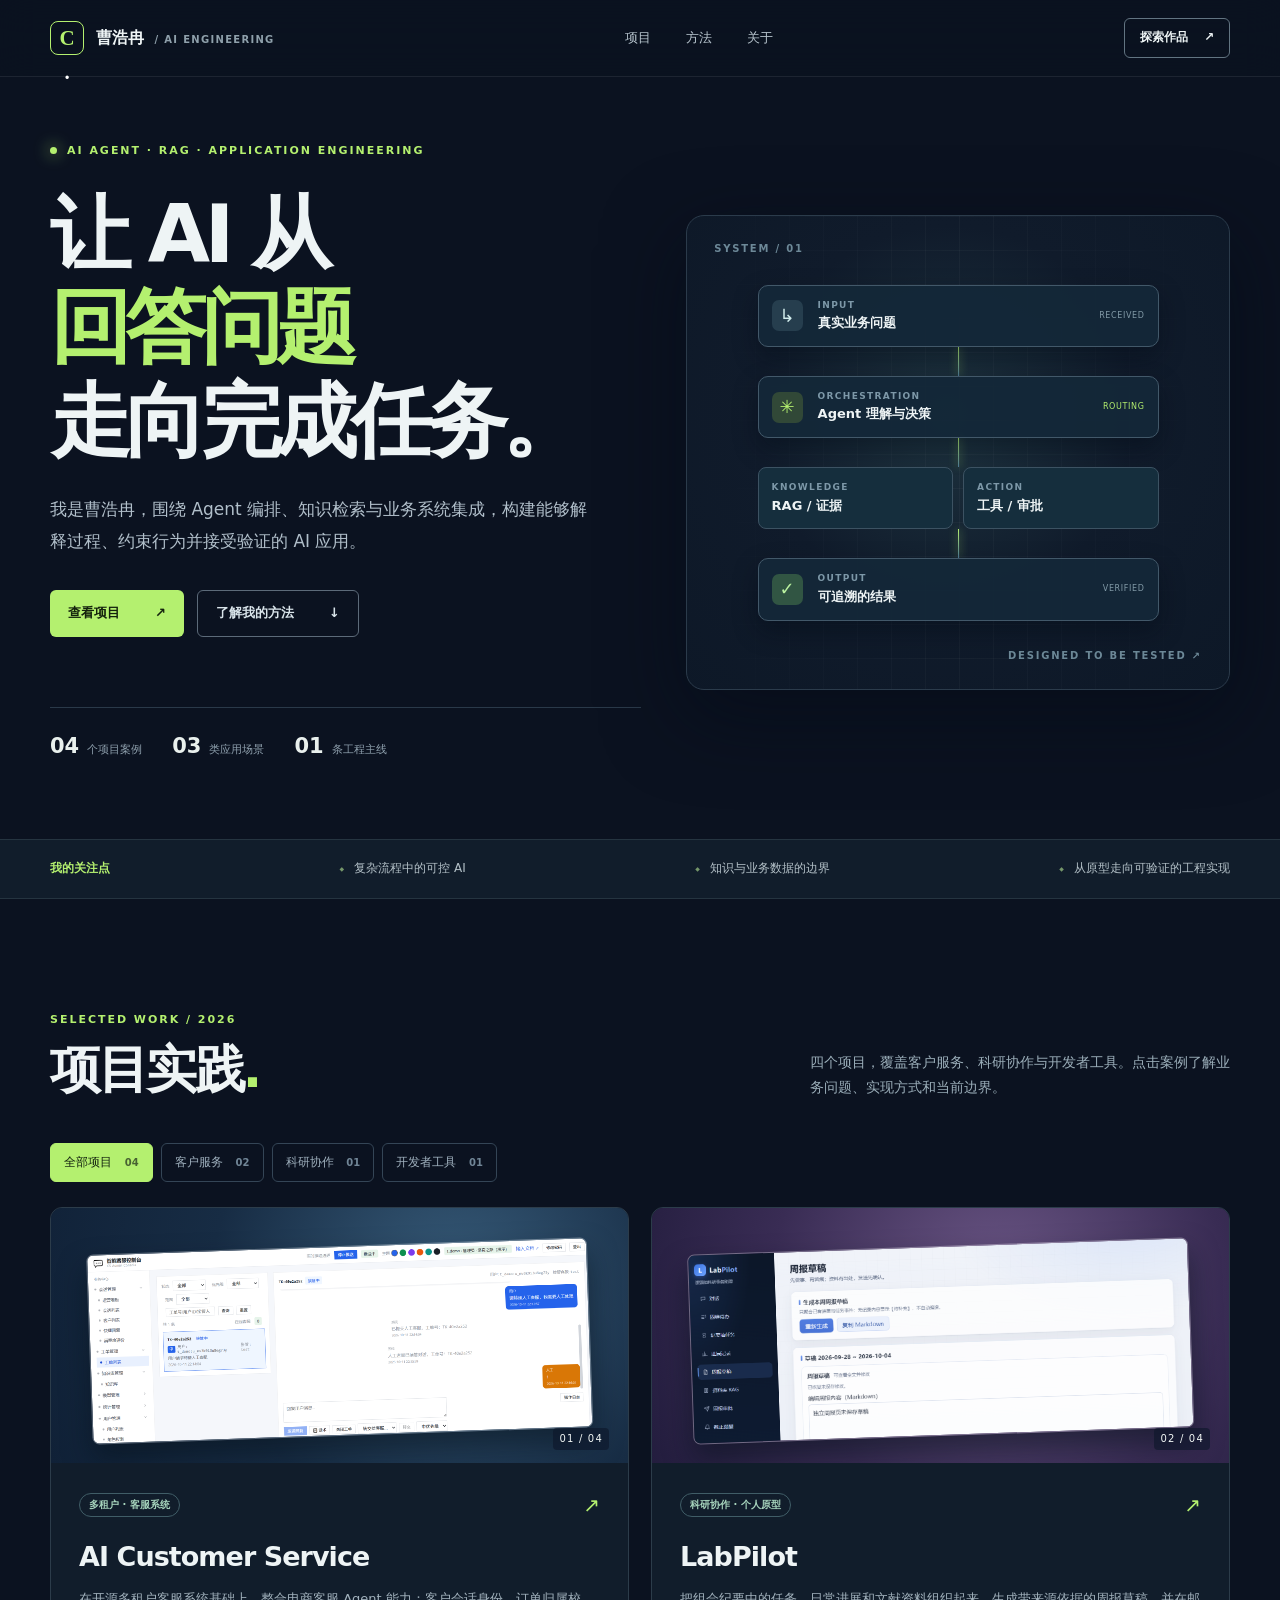
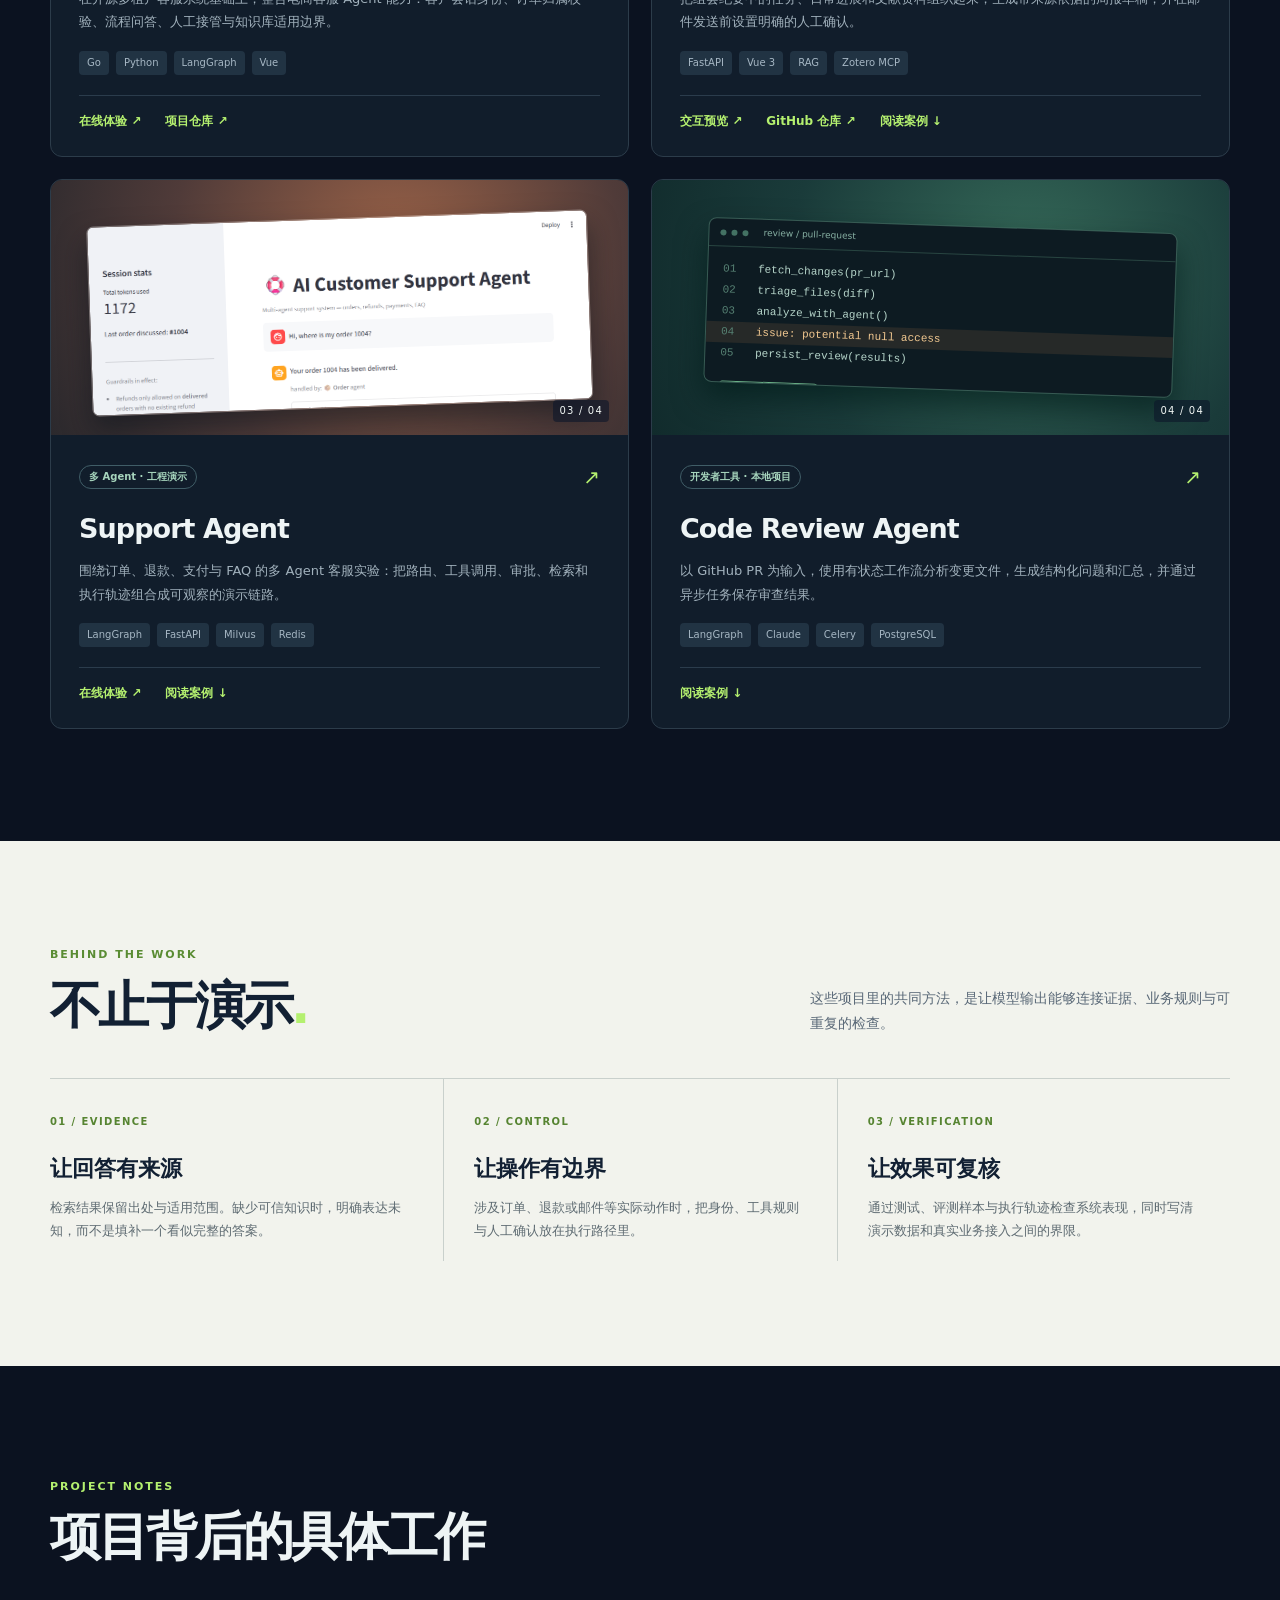
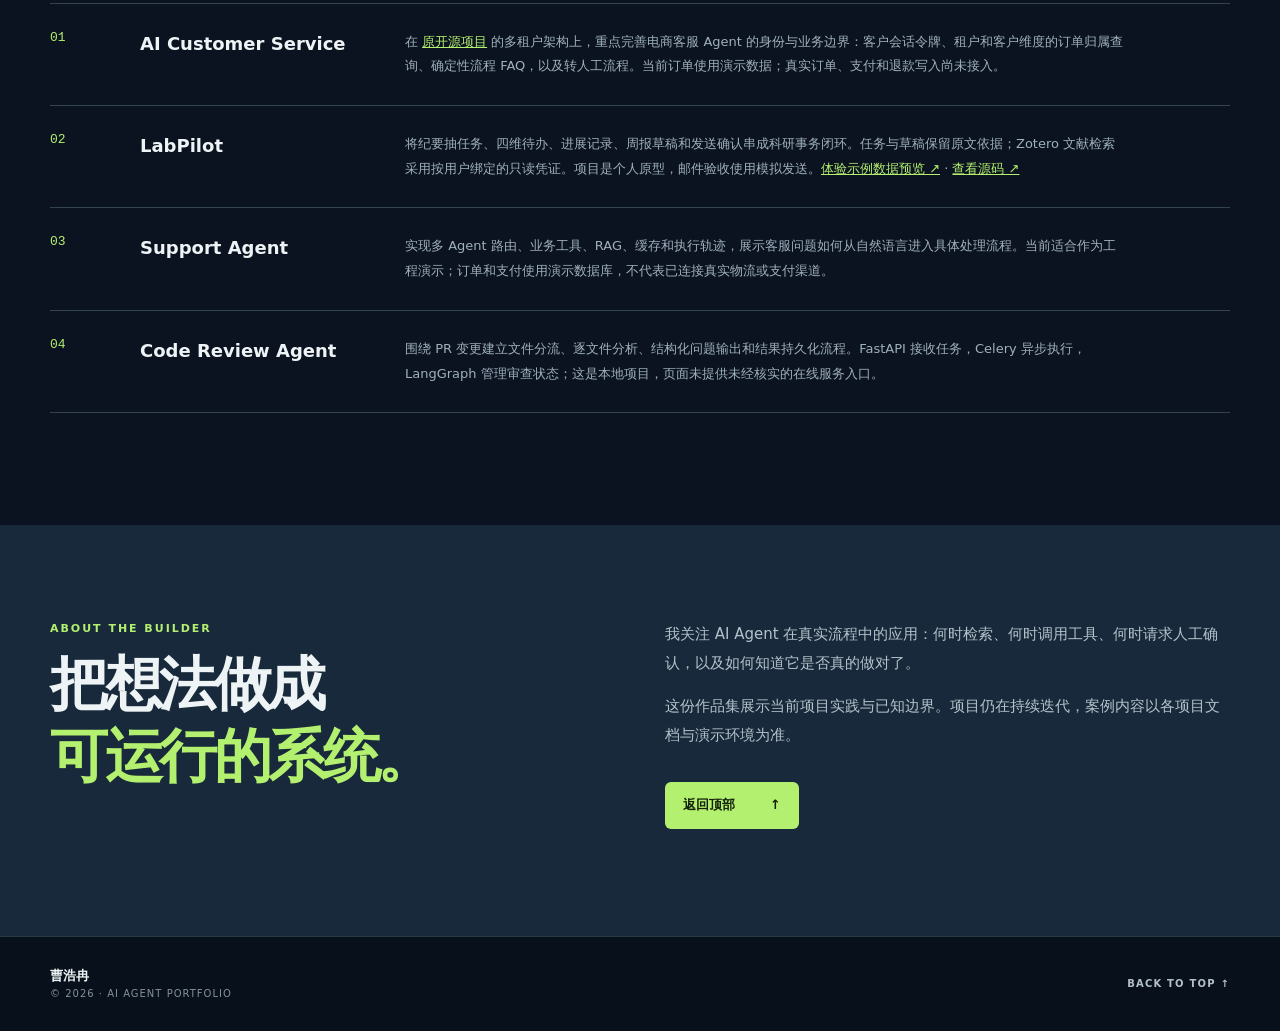
==== index.html @ 9d9204f2 "Publish AI Agent portfolio" ====
<!doctype html>
<html lang="zh-CN">
<head>
  <meta charset="utf-8">
  <meta name="viewport" content="width=device-width, initial-scale=1">
  <meta name="description" content="曹浩冉的 AI Agent 工程作品集：多租户客服、科研事务助理、客服 Agent 与代码审查 Agent。">
  <meta name="theme-color" content="#0b1220">
  <title>曹浩冉 | AI Agent 工程作品集</title>
  <link rel="stylesheet" href="./styles.css">
</head>
<body>
  <a class="skip-link" href="#main">跳到正文</a>
  <header class="site-header">
    <div class="wrap nav-inner">
      <a class="brand" href="#top" aria-label="返回首页"><span class="brand-mark">C<span>.</span></span><span>曹浩冉 <small>/ AI ENGINEERING</small></span></a>
      <nav aria-label="主导航"><a href="#work">项目</a><a href="#approach">方法</a><a href="#about">关于</a></nav>
      <a class="nav-cta" href="#work">探索作品 <span aria-hidden="true">↗</span></a>
    </div>
  </header>

  <main id="main">
    <section class="hero wrap" id="top">
      <div class="hero-copy">
        <p class="eyebrow"><span class="pulse"></span> AI AGENT · RAG · APPLICATION ENGINEERING</p>
        <h1>让 AI 从<br><em>回答问题</em><br>走向完成任务。</h1>
        <p class="hero-lede">我是曹浩冉，围绕 Agent 编排、知识检索与业务系统集成，构建能够解释过程、约束行为并接受验证的 AI 应用。</p>
        <div class="hero-actions"><a class="button button-primary" href="#work">查看项目 <span>↗</span></a><a class="button button-ghost" href="#approach">了解我的方法 <span>↓</span></a></div>
        <div class="hero-meta"><span><strong>04</strong> 个项目案例</span><span><strong>03</strong> 类应用场景</span><span><strong>01</strong> 条工程主线</span></div>
      </div>
      <div class="hero-visual" aria-label="从输入到 Agent 决策、工具与可追溯结果的流程示意">
        <div class="visual-grid"></div>
        <div class="flow-label top-label">SYSTEM / 01</div>
        <div class="flow-card card-input"><span class="flow-icon">↳</span><div><small>INPUT</small><strong>真实业务问题</strong></div><span class="flow-status">RECEIVED</span></div>
        <div class="flow-line l1"></div>
        <div class="flow-card card-agent"><span class="flow-icon agent-icon">✳</span><div><small>ORCHESTRATION</small><strong>Agent 理解与决策</strong></div><span class="flow-status active">ROUTING</span></div>
        <div class="flow-line l2"></div>
        <div class="flow-split"><div><small>KNOWLEDGE</small><strong>RAG / 证据</strong></div><div><small>ACTION</small><strong>工具 / 审批</strong></div></div>
        <div class="flow-line l3"></div>
        <div class="flow-card card-result"><span class="flow-icon result-icon">✓</span><div><small>OUTPUT</small><strong>可追溯的结果</strong></div><span class="flow-status">VERIFIED</span></div>
        <div class="flow-label bottom-label">DESIGNED TO BE TESTED ↗</div>
      </div>
    </section>

    <section class="intro-strip"><div class="wrap intro-inner"><span class="strip-title">我的关注点</span><span>复杂流程中的可控 AI</span><span>知识与业务数据的边界</span><span>从原型走向可验证的工程实现</span></div></section>

    <section class="work-section wrap" id="work">
      <div class="section-heading"><div><p class="section-kicker">SELECTED WORK / 2026</p><h2>项目实践<span class="dot">.</span></h2></div><p>四个项目，覆盖客户服务、科研协作与开发者工具。点击案例了解业务问题、实现方式和当前边界。</p></div>
      <div class="filter-bar" role="group" aria-label="按场景筛选项目"><button class="filter active" data-filter="all" aria-pressed="true">全部项目 <b>04</b></button><button class="filter" data-filter="service" aria-pressed="false">客户服务 <b>02</b></button><button class="filter" data-filter="research" aria-pressed="false">科研协作 <b>01</b></button><button class="filter" data-filter="developer" aria-pressed="false">开发者工具 <b>01</b></button></div>
      <div class="project-grid">
        <article class="project-card featured" data-category="service" id="customer-service"><div class="card-image image-blue"><img src="./assets/customer-service.png" alt="多租户客服系统的工单管理界面" loading="lazy"><span class="image-index">01 / 04</span></div><div class="card-content"><div class="card-top"><span class="pill">多租户 · 客服系统</span><span class="card-arrow" aria-hidden="true">↗</span></div><h3>AI Customer Service</h3><p>在开源多租户客服系统基础上，整合电商客服 Agent 能力：客户会话身份、订单归属校验、流程问答、人工接管与知识库适用边界。</p><div class="tag-row"><span>Go</span><span>Python</span><span>LangGraph</span><span>Vue</span></div><div class="card-links"><a href="https://cs.hwcom.top" target="_blank" rel="noopener noreferrer">在线体验 ↗</a><a href="https://github.com/liunian66666/support-multiagent" target="_blank" rel="noopener noreferrer">项目仓库 ↗</a></div></div></article>
        <article class="project-card" data-category="research" id="labpilot"><div class="card-image image-violet"><img src="./assets/labpilot.png" alt="LabPilot 周报草稿界面" loading="lazy"><span class="image-index">02 / 04</span></div><div class="card-content"><div class="card-top"><span class="pill">科研协作 · 个人原型</span><span class="card-arrow" aria-hidden="true">↗</span></div><h3>LabPilot</h3><p>把组会纪要中的任务、日常进展和文献资料组织起来，生成带来源依据的周报草稿，并在邮件发送前设置明确的人工确认。</p><div class="tag-row"><span>FastAPI</span><span>Vue 3</span><span>RAG</span><span>Zotero MCP</span></div><div class="card-links"><a href="https://liunian66666.github.io/LabPilot/" target="_blank" rel="noopener noreferrer">交互预览 ↗</a><a href="https://github.com/liunian66666/LabPilot" target="_blank" rel="noopener noreferrer">GitHub 仓库 ↗</a><a href="#case-labpilot">阅读案例 ↓</a></div></div></article>
        <article class="project-card" data-category="service" id="support-agent"><div class="card-image image-orange"><img src="./assets/support-agent.png" alt="Support Agent 订单查询与执行轨迹界面" loading="lazy"><span class="image-index">03 / 04</span></div><div class="card-content"><div class="card-top"><span class="pill">多 Agent · 工程演示</span><span class="card-arrow" aria-hidden="true">↗</span></div><h3>Support Agent</h3><p>围绕订单、退款、支付与 FAQ 的多 Agent 客服实验：把路由、工具调用、审批、检索和执行轨迹组合成可观察的演示链路。</p><div class="tag-row"><span>LangGraph</span><span>FastAPI</span><span>Milvus</span><span>Redis</span></div><div class="card-links"><a href="https://support-agent-htg6lfc8qdjeez9bhx8b9o.streamlit.app/" target="_blank" rel="noopener noreferrer">在线体验 ↗</a><a href="#case-support">阅读案例 ↓</a></div></div></article>
        <article class="project-card" data-category="developer" id="code-review"><div class="card-image image-green code-visual" role="img" aria-label="代码审查 Agent 的分析流程示意"><div class="code-window"><div class="window-top"><i></i><i></i><i></i><span>review / pull-request</span></div><div class="code-lines"><div><span>01</span> fetch_changes(pr_url)</div><div><span>02</span> triage_files(diff)</div><div><span>03</span> analyze_with_agent()</div><div class="highlight"><span>04</span> issue: potential null access</div><div><span>05</span> persist_review(results)</div></div><div class="review-badge">● REVIEW COMPLETE</div></div><span class="image-index">04 / 04</span></div><div class="card-content"><div class="card-top"><span class="pill">开发者工具 · 本地项目</span><span class="card-arrow" aria-hidden="true">↗</span></div><h3>Code Review Agent</h3><p>以 GitHub PR 为输入，使用有状态工作流分析变更文件，生成结构化问题和汇总，并通过异步任务保存审查结果。</p><div class="tag-row"><span>LangGraph</span><span>Claude</span><span>Celery</span><span>PostgreSQL</span></div><div class="card-links"><a href="#case-review">阅读案例 ↓</a></div></div></article>
      </div>
    </section>

    <section class="case-section" id="approach"><div class="wrap"><div class="section-heading"><div><p class="section-kicker">BEHIND THE WORK</p><h2>不止于演示<span class="dot">.</span></h2></div><p>这些项目里的共同方法，是让模型输出能够连接证据、业务规则与可重复的检查。</p></div><div class="principles"><div><span>01 / EVIDENCE</span><h3>让回答有来源</h3><p>检索结果保留出处与适用范围。缺少可信知识时，明确表达未知，而不是填补一个看似完整的答案。</p></div><div><span>02 / CONTROL</span><h3>让操作有边界</h3><p>涉及订单、退款或邮件等实际动作时，把身份、工具规则与人工确认放在执行路径里。</p></div><div><span>03 / VERIFICATION</span><h3>让效果可复核</h3><p>通过测试、评测样本与执行轨迹检查系统表现，同时写清演示数据和真实业务接入之间的界限。</p></div></div></div></section>

    <section class="deep-section wrap" aria-label="项目案例详情"><div class="deep-title"><p class="section-kicker">PROJECT NOTES</p><h2>项目背后的具体工作</h2></div><div class="case-list"><article id="case-customer"><span class="case-num">01</span><div><h3>AI Customer Service</h3><p>在 <a href="https://github.com/myrockey/ai_customer_service" target="_blank" rel="noopener noreferrer">原开源项目</a> 的多租户架构上，重点完善电商客服 Agent 的身份与业务边界：客户会话令牌、租户和客户维度的订单归属查询、确定性流程 FAQ，以及转人工流程。当前订单使用演示数据；真实订单、支付和退款写入尚未接入。</p></div></article><article id="case-labpilot"><span class="case-num">02</span><div><h3>LabPilot</h3><p>将纪要抽任务、四维待办、进展记录、周报草稿和发送确认串成科研事务闭环。任务与草稿保留原文依据；Zotero 文献检索采用按用户绑定的只读凭证。项目是个人原型，邮件验收使用模拟发送。<a href="https://liunian66666.github.io/LabPilot/" target="_blank" rel="noopener noreferrer">体验示例数据预览 ↗</a> · <a href="https://github.com/liunian66666/LabPilot" target="_blank" rel="noopener noreferrer">查看源码 ↗</a></p></div></article><article id="case-support"><span class="case-num">03</span><div><h3>Support Agent</h3><p>实现多 Agent 路由、业务工具、RAG、缓存和执行轨迹，展示客服问题如何从自然语言进入具体处理流程。当前适合作为工程演示；订单和支付使用演示数据库，不代表已连接真实物流或支付渠道。</p></div></article><article id="case-review"><span class="case-num">04</span><div><h3>Code Review Agent</h3><p>围绕 PR 变更建立文件分流、逐文件分析、结构化问题输出和结果持久化流程。FastAPI 接收任务，Celery 异步执行，LangGraph 管理审查状态；这是本地项目，页面未提供未经核实的在线服务入口。</p></div></article></div></section>

    <section class="about-section" id="about"><div class="wrap about-inner"><div><p class="section-kicker">ABOUT THE BUILDER</p><h2>把想法做成<br><em>可运行的系统。</em></h2></div><div class="about-copy"><p>我关注 AI Agent 在真实流程中的应用：何时检索、何时调用工具、何时请求人工确认，以及如何知道它是否真的做对了。</p><p>这份作品集展示当前项目实践与已知边界。项目仍在持续迭代，案例内容以各项目文档与演示环境为准。</p><a class="button button-primary" href="#top">返回顶部 <span>↑</span></a></div></div></section>
  </main>
  <footer><div class="wrap footer-inner"><span>曹浩冉 <small>© 2026 · AI AGENT PORTFOLIO</small></span><a href="#top">BACK TO TOP ↑</a></div></footer>
  <script src="./script.js" defer></script>
</body>
</html>
---- styles.css ----
:root{--bg:#0b1220;--surface:#101b2b;--text:#eef4f5;--muted:#a5b3be;--line:#263544;--accent:#b4f06f;--cream:#f2f3ed;--ink:#122033}*{box-sizing:border-box}html{scroll-behavior:smooth}body{margin:0;background:var(--bg);color:var(--text);font-family:Inter,"Noto Sans SC","Microsoft YaHei",system-ui,sans-serif;line-height:1.6}a{color:inherit;text-decoration:none}button{font:inherit}.wrap{width:min(1180px,calc(100% - 48px));margin:auto}.skip-link{position:absolute;left:-9999px;top:10px;background:white;color:#000;padding:8px;z-index:100}.skip-link:focus{left:10px}.site-header{position:sticky;top:0;z-index:20;border-bottom:1px solid rgba(255,255,255,.08);background:rgba(11,18,32,.89);backdrop-filter:blur(18px)}.nav-inner{height:76px;display:flex;align-items:center;justify-content:space-between;gap:28px}.brand{display:flex;align-items:center;gap:12px;font-size:16px;font-weight:700;white-space:nowrap}.brand-mark{width:34px;height:34px;display:grid;place-items:center;border:1px solid var(--accent);color:var(--accent);border-radius:8px;font-family:Georgia,serif;font-size:21px}.brand-mark span{color:white}.brand small{font-size:10px;font-weight:600;letter-spacing:.13em;color:#8fa0ab;margin-left:5px}.site-header nav{display:flex;gap:35px;font-size:13px;color:#b9c6cf}.site-header nav a:hover,.footer-inner a:hover{color:var(--accent)}.nav-cta{border:1px solid #627481;border-radius:6px;padding:9px 15px;font-size:12px;font-weight:700}.nav-cta:hover{border-color:var(--accent);color:var(--accent)}.nav-cta span{margin-left:12px}.hero{display:grid;grid-template-columns:1fr .92fr;gap:45px;align-items:center;min-height:660px;padding-top:65px;padding-bottom:76px}.eyebrow,.section-kicker{font-size:11px;font-weight:750;letter-spacing:.18em;color:var(--accent)}.eyebrow{display:flex;align-items:center;gap:10px}.pulse{width:7px;height:7px;background:var(--accent);border-radius:50%;box-shadow:0 0 16px var(--accent)}h1,h2,h3,p{margin-top:0}.hero h1{font-size:clamp(52px,6.3vw,88px);letter-spacing:-.07em;line-height:1.16;margin:28px 0 25px;font-weight:760}.hero h1 em,.about-section h2 em{color:var(--accent);font-style:normal}.hero-lede{font-size:17px;line-height:1.9;max-width:545px;color:#b1bfca}.hero-actions{display:flex;flex-wrap:wrap;gap:13px;margin-top:32px}.button{display:inline-flex;align-items:center;justify-content:space-between;gap:35px;min-height:47px;padding:0 18px;border-radius:6px;font-size:13px;font-weight:750}.button-primary{background:var(--accent);color:#14220d}.button-primary:hover{background:#d0ff96}.button-ghost{border:1px solid #5c6a79;color:#d9e4ea}.button-ghost:hover{border-color:#b8c4cc}.hero-meta{display:flex;gap:30px;margin-top:70px;padding-top:22px;border-top:1px solid #2a3949;color:#8fa0ad;font-size:11px}.hero-meta span{display:flex;align-items:baseline;gap:8px;white-space:nowrap}.hero-meta strong{font-size:21px;color:#e9f0ed}.hero-visual{position:relative;height:475px;display:flex;flex-direction:column;align-items:center;justify-content:center;border:1px solid #2b3b4b;border-radius:18px;overflow:hidden;background:radial-gradient(circle at 48% 42%,#1e3440 0,#101b2b 48%,#0d1827 100%);box-shadow:0 25px 80px #040a1580}.visual-grid{position:absolute;inset:0;background-image:linear-gradient(#ffffff08 1px,transparent 1px),linear-gradient(90deg,#ffffff08 1px,transparent 1px);background-size:34px 34px;mask-image:linear-gradient(90deg,transparent,#000,transparent)}.flow-label{position:absolute;font-size:10px;font-weight:700;letter-spacing:.18em;color:#6d8998}.top-label{top:25px;left:27px}.bottom-label{bottom:25px;right:27px}.flow-card{position:relative;z-index:1;width:74%;display:flex;align-items:center;gap:15px;border:1px solid #425869;border-radius:10px;background:#142738f2;padding:12px 13px;box-shadow:0 10px 25px #02091566}.flow-card small,.flow-split small{display:block;color:#7d98a8;font-size:9px;letter-spacing:.15em;font-weight:700}.flow-card strong,.flow-split strong{display:block;font-size:13px;margin-top:1px}.flow-icon{width:31px;height:31px;display:grid;place-items:center;background:#263e4e;border-radius:7px;color:#d1ecec;font-size:18px}.agent-icon{color:var(--accent);background:#314837}.result-icon{background:#315543;color:#baf2a0}.flow-status{margin-left:auto;font-size:8px;color:#829aa7;letter-spacing:.08em}.flow-status.active{color:var(--accent)}.flow-line{z-index:0;height:29px;width:1px;background:linear-gradient(#b4f06f,#4c7895);box-shadow:0 0 9px #b4f06f}.flow-split{position:relative;z-index:1;display:flex;width:74%;gap:10px}.flow-split>div{flex:1;border:1px solid #3c5262;background:#152e3d;border-radius:8px;padding:12px 13px}.intro-strip{border-top:1px solid #253440;border-bottom:1px solid #253440;background:#111d2b}.intro-inner{display:flex;justify-content:space-between;align-items:center;gap:20px;padding:19px 0;color:#b4c1c8;font-size:12px}.strip-title{color:var(--accent);font-weight:750}.intro-inner span:not(:first-child):before{content:"◆";font-size:6px;color:#75966a;margin-right:10px;vertical-align:middle}.work-section,.deep-section{padding-top:112px;padding-bottom:112px}.section-heading{display:flex;align-items:end;justify-content:space-between;gap:40px;margin-bottom:42px}.section-heading h2,.deep-title h2{font-size:clamp(34px,4vw,54px);letter-spacing:-.055em;line-height:1.2;margin:8px 0 0}.dot{color:var(--accent)}.section-heading>p{max-width:420px;font-size:14px;line-height:1.8;color:#9baeb9;margin:0}.filter-bar{display:flex;gap:8px;flex-wrap:wrap;margin-bottom:25px}.filter{border:1px solid #344556;background:transparent;color:#9fb0bd;border-radius:6px;padding:9px 13px;font-size:12px;cursor:pointer}.filter b{font-size:10px;margin-left:9px;color:#718697}.filter.active,.filter:hover{background:var(--accent);border-color:var(--accent);color:#13220f}.filter.active b,.filter:hover b{color:#486232}.project-grid{display:grid;grid-template-columns:repeat(2,minmax(0,1fr));gap:22px}.project-card{border:1px solid #2c3c4a;border-radius:12px;background:#111d2b;overflow:hidden;display:flex;flex-direction:column;transition:transform .2s,border-color .2s}.project-card:hover{transform:translateY(-4px);border-color:#75936e}.project-card[hidden]{display:none}.card-image{height:255px;position:relative;display:flex;align-items:center;justify-content:center;overflow:hidden;padding:22px}.image-blue{background:radial-gradient(circle at 70% 30%,#375b79,#172c44 55%,#102137)}.image-violet{background:radial-gradient(circle at 60% 30%,#6b5685,#392c54 58%,#231d3e)}.image-orange{background:radial-gradient(circle at 60% 30%,#9c6348,#503b39 58%,#2b292d)}.image-green{background:radial-gradient(circle at 65% 35%,#366a59,#1a3b3a 58%,#112b2c)}.card-image img{width:94%;height:90%;object-fit:cover;object-position:top center;border:1px solid #ffffff50;border-radius:7px;box-shadow:0 15px 28px #06101a88;transform:rotate(-2deg) translateY(6px);transition:transform .35s}.project-card:hover img{transform:rotate(0) translateY(0) scale(1.02)}.image-index{position:absolute;right:19px;bottom:13px;font-size:10px;letter-spacing:.12em;color:#f1f6f4;background:#0c16299c;border-radius:4px;padding:3px 6px}.card-content{padding:26px 28px 25px;flex:1;display:flex;flex-direction:column}.card-top{display:flex;justify-content:space-between;align-items:center}.pill{border:1px solid #405d67;border-radius:30px;padding:3px 9px;font-size:10px;font-weight:650;color:#a7d5bd}.card-arrow{font-size:20px;color:var(--accent)}.card-content h3{font-size:27px;letter-spacing:-.035em;margin:14px 0 9px}.card-content p{color:#a2b2bd;font-size:13px;line-height:1.8;margin-bottom:17px}.tag-row{display:flex;gap:7px;flex-wrap:wrap;margin-top:auto}.tag-row span{font-size:10px;color:#a6b7c4;background:#213343;padding:4px 8px;border-radius:4px}.card-links{display:flex;gap:24px;flex-wrap:wrap;margin-top:20px;padding-top:16px;border-top:1px solid #2b3c4c}.card-links a{font-size:12px;font-weight:750;color:var(--accent)}.card-links a:hover{text-decoration:underline}.code-window{width:88%;height:78%;border-radius:8px;background:#0d1b22;border:1px solid #6eac9270;box-shadow:0 15px 30px #001a18a6;transform:rotate(2deg);overflow:hidden}.window-top{height:28px;border-bottom:1px solid #284541;display:flex;align-items:center;gap:5px;padding:0 11px;color:#87b0a3;font-size:9px}.window-top i{width:6px;height:6px;background:#437263;border-radius:50%}.window-top span{margin-left:10px}.code-lines{padding:12px 15px;color:#b6d5ca;font:11px/1.9 ui-monospace,SFMono-Regular,Consolas,monospace}.code-lines span{color:#568173;margin-right:15px}.code-lines .highlight{color:#f3c991;background:#58453455;margin:0 -15px;padding:0 15px}.review-badge{display:inline-block;margin:0 15px;border:1px solid #6eb78b;color:#a5edb5;font:8px ui-monospace,monospace;padding:4px 7px;border-radius:3px}.case-section{background:var(--cream);color:var(--ink);padding:105px 0}.case-section .section-kicker{color:#5a8c33}.case-section .section-heading>p{color:#596877}.principles{display:grid;grid-template-columns:repeat(3,1fr);gap:0;border-top:1px solid #c9d0cc}.principles>div{padding:28px 30px 5px 0}.principles>div+div{padding-left:30px;border-left:1px solid #c9d0cc}.principles span{font-size:10px;letter-spacing:.14em;color:#568431;font-weight:800}.principles h3{font-size:22px;margin:18px 0 10px}.principles p{font-size:13px;line-height:1.8;color:#5e6b72}.deep-title{margin-bottom:35px}.case-list{border-top:1px solid #344352}.case-list article{display:grid;grid-template-columns:75px 250px 1fr;gap:15px;align-items:start;padding:26px 0;border-bottom:1px solid #344352;scroll-margin-top:100px}.case-num{font:13px ui-monospace,monospace;color:var(--accent)}.case-list article>div{grid-column:2/4;display:grid;grid-template-columns:250px 1fr;gap:15px}.case-list h3{font-size:18px;margin:0}.case-list p{font-size:13px;line-height:1.9;color:#9fb1bc;max-width:720px;margin:0}.case-list p a{color:var(--accent);text-decoration:underline}.about-section{background:#17293a;padding:95px 0}.about-inner{display:grid;grid-template-columns:1fr 1fr;gap:50px}.about-section h2{font-size:clamp(36px,4.5vw,60px);line-height:1.25;letter-spacing:-.06em}.about-copy p{color:#b5c2cb;font-size:15px;line-height:1.9}.about-copy .button{margin-top:18px}footer{background:#08111b;border-top:1px solid #2a3946}.footer-inner{display:flex;align-items:center;justify-content:space-between;padding:29px 0;font-weight:700;font-size:13px}.footer-inner small{display:block;font-size:10px;letter-spacing:.1em;color:#82929d;font-weight:500}.footer-inner a{font-size:10px;letter-spacing:.12em;color:#b3c0c9}@media(max-width:850px){.hero{grid-template-columns:1fr;min-height:0;padding-top:75px}.hero-visual{height:420px}.hero-meta{margin-top:45px}.intro-inner{flex-wrap:wrap}.section-heading{display:block}.section-heading>p{margin-top:16px}.case-list article{grid-template-columns:45px 1fr}.case-list article>div{grid-column:2;display:block}.case-list p{margin-top:8px}.about-inner{gap:25px}}@media(max-width:620px){.wrap{width:min(100% - 32px,1180px)}.nav-inner{height:64px}.site-header nav{display:none}.brand small{display:none}.nav-cta{font-size:11px}.hero{padding-top:50px;padding-bottom:60px;gap:28px}.hero h1{font-size:clamp(50px,12vw,70px)}.hero-lede{font-size:14px}.hero-meta{gap:17px;flex-wrap:wrap}.hero-visual{height:385px}.flow-card,.flow-split{width:82%}.flow-status{display:none}.intro-inner span{width:100%}.project-grid{grid-template-columns:1fr}.card-image{height:215px}.work-section,.deep-section{padding-top:75px;padding-bottom:75px}.case-section{padding:75px 0}.principles{grid-template-columns:1fr}.principles>div,.principles>div+div{border-left:0;border-bottom:1px solid #c9d0cc;padding:23px 0}.about-inner{grid-template-columns:1fr}.about-section{padding:70px 0}.footer-inner{gap:20px}}@media(prefers-reduced-motion:reduce){html{scroll-behavior:auto}*,*:before,*:after{transition:none!important;animation:none!important}}
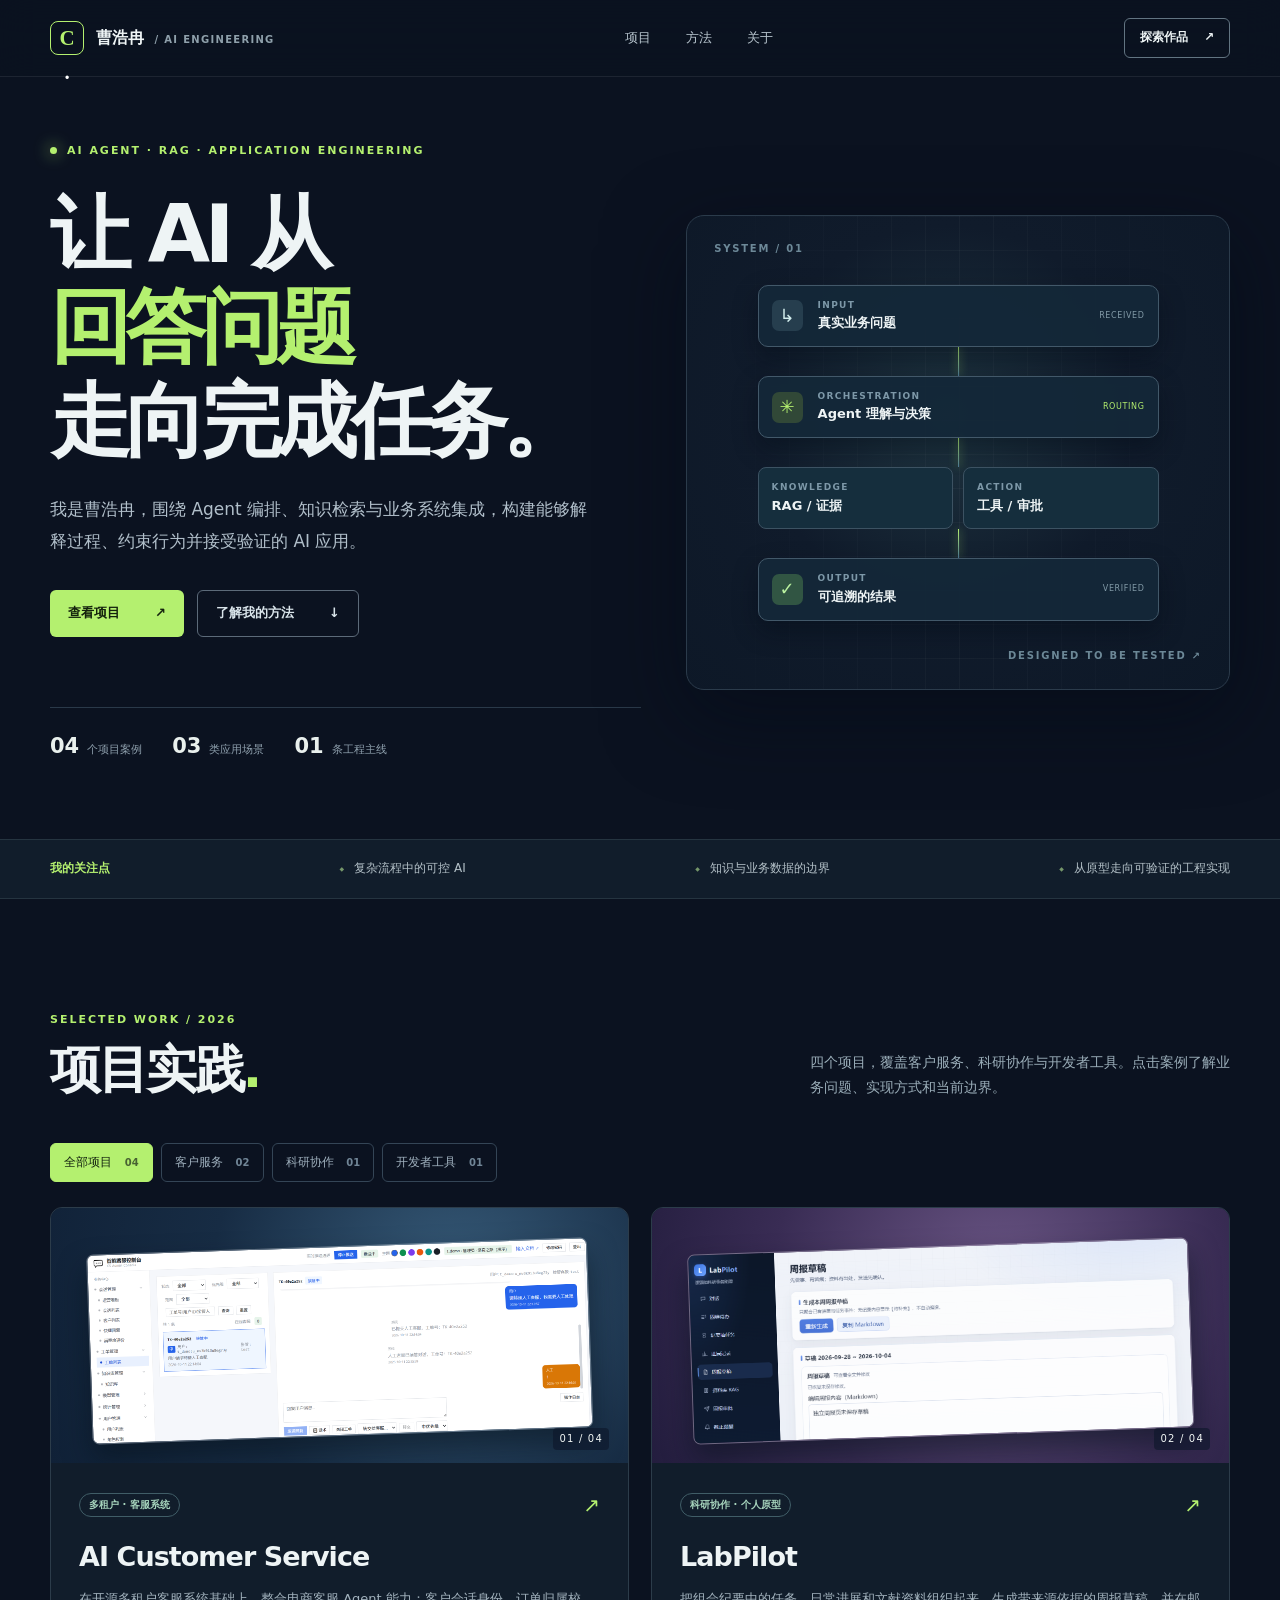
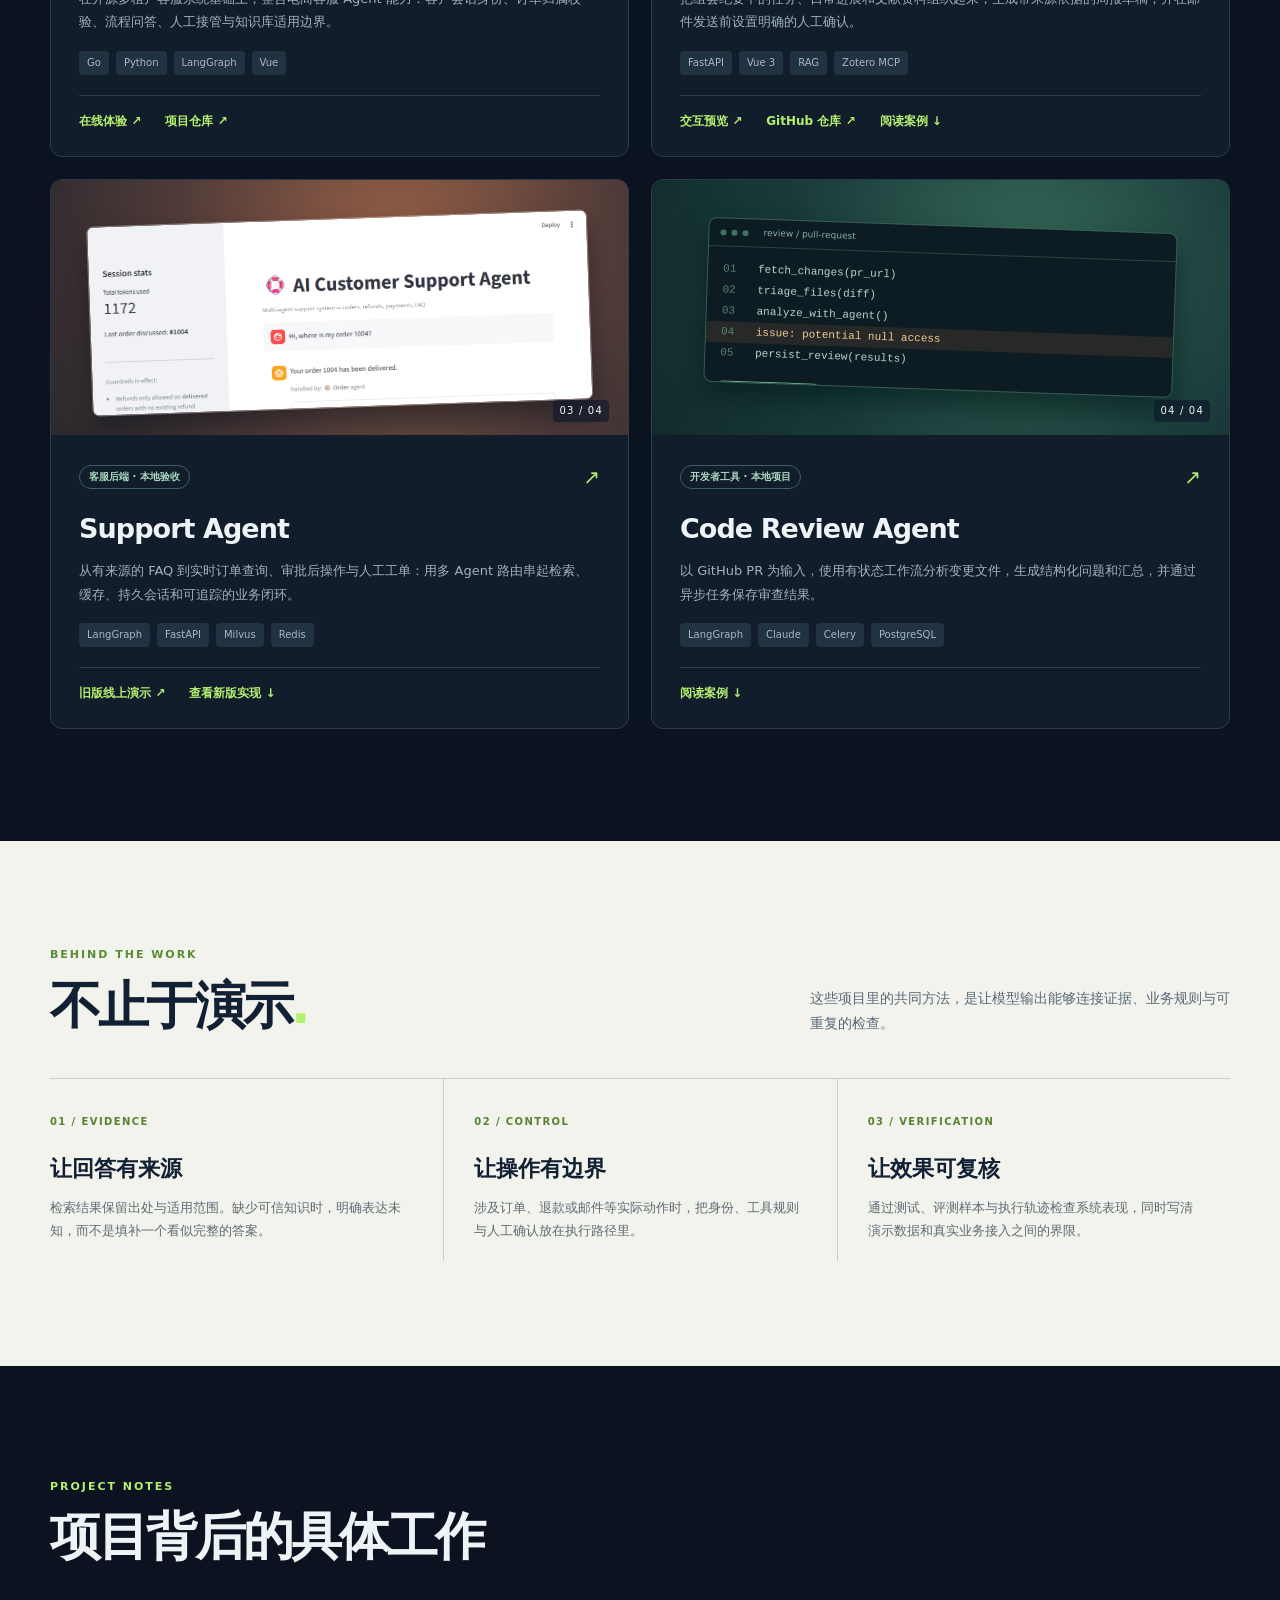
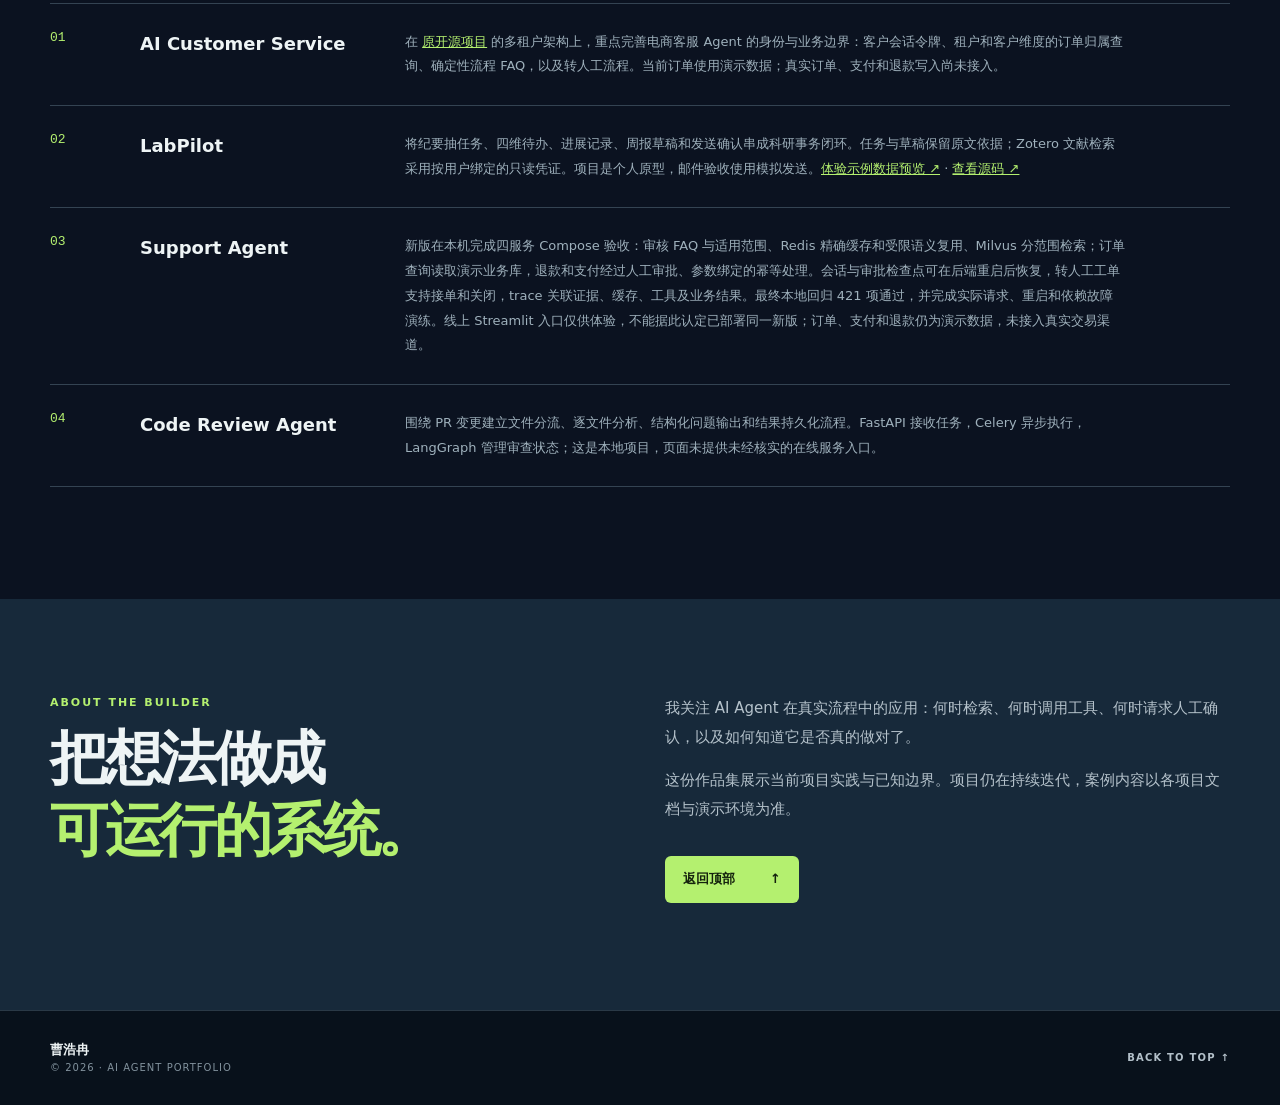
==== commit 00a86c8d: "Update Support Agent portfolio case" ====
--- a/index.html
+++ b/index.html
@@ -49,14 +49,14 @@
       <div class="project-grid">
         <article class="project-card featured" data-category="service" id="customer-service"><div class="card-image image-blue"><img src="./assets/customer-service.png" alt="多租户客服系统的工单管理界面" loading="lazy"><span class="image-index">01 / 04</span></div><div class="card-content"><div class="card-top"><span class="pill">多租户 · 客服系统</span><span class="card-arrow" aria-hidden="true">↗</span></div><h3>AI Customer Service</h3><p>在开源多租户客服系统基础上，整合电商客服 Agent 能力：客户会话身份、订单归属校验、流程问答、人工接管与知识库适用边界。</p><div class="tag-row"><span>Go</span><span>Python</span><span>LangGraph</span><span>Vue</span></div><div class="card-links"><a href="https://cs.hwcom.top" target="_blank" rel="noopener noreferrer">在线体验 ↗</a><a href="https://github.com/liunian66666/support-multiagent" target="_blank" rel="noopener noreferrer">项目仓库 ↗</a></div></div></article>
         <article class="project-card" data-category="research" id="labpilot"><div class="card-image image-violet"><img src="./assets/labpilot.png" alt="LabPilot 周报草稿界面" loading="lazy"><span class="image-index">02 / 04</span></div><div class="card-content"><div class="card-top"><span class="pill">科研协作 · 个人原型</span><span class="card-arrow" aria-hidden="true">↗</span></div><h3>LabPilot</h3><p>把组会纪要中的任务、日常进展和文献资料组织起来，生成带来源依据的周报草稿，并在邮件发送前设置明确的人工确认。</p><div class="tag-row"><span>FastAPI</span><span>Vue 3</span><span>RAG</span><span>Zotero MCP</span></div><div class="card-links"><a href="https://liunian66666.github.io/LabPilot/" target="_blank" rel="noopener noreferrer">交互预览 ↗</a><a href="https://github.com/liunian66666/LabPilot" target="_blank" rel="noopener noreferrer">GitHub 仓库 ↗</a><a href="#case-labpilot">阅读案例 ↓</a></div></div></article>
-        <article class="project-card" data-category="service" id="support-agent"><div class="card-image image-orange"><img src="./assets/support-agent.png" alt="Support Agent 订单查询与执行轨迹界面" loading="lazy"><span class="image-index">03 / 04</span></div><div class="card-content"><div class="card-top"><span class="pill">多 Agent · 工程演示</span><span class="card-arrow" aria-hidden="true">↗</span></div><h3>Support Agent</h3><p>围绕订单、退款、支付与 FAQ 的多 Agent 客服实验：把路由、工具调用、审批、检索和执行轨迹组合成可观察的演示链路。</p><div class="tag-row"><span>LangGraph</span><span>FastAPI</span><span>Milvus</span><span>Redis</span></div><div class="card-links"><a href="https://support-agent-htg6lfc8qdjeez9bhx8b9o.streamlit.app/" target="_blank" rel="noopener noreferrer">在线体验 ↗</a><a href="#case-support">阅读案例 ↓</a></div></div></article>
+        <article class="project-card" data-category="service" id="support-agent"><div class="card-image image-orange"><img src="./assets/support-agent.png" alt="Support Agent 订单查询与执行轨迹界面" loading="lazy"><span class="image-index">03 / 04</span></div><div class="card-content"><div class="card-top"><span class="pill">客服后端 · 本地验收</span><span class="card-arrow" aria-hidden="true">↗</span></div><h3>Support Agent</h3><p>从有来源的 FAQ 到实时订单查询、审批后操作与人工工单：用多 Agent 路由串起检索、缓存、持久会话和可追踪的业务闭环。</p><div class="tag-row"><span>LangGraph</span><span>FastAPI</span><span>Milvus</span><span>Redis</span></div><div class="card-links"><a href="https://support-agent-htg6lfc8qdjeez9bhx8b9o.streamlit.app/" target="_blank" rel="noopener noreferrer">旧版线上演示 ↗</a><a href="#case-support">查看新版实现 ↓</a></div></div></article>
         <article class="project-card" data-category="developer" id="code-review"><div class="card-image image-green code-visual" role="img" aria-label="代码审查 Agent 的分析流程示意"><div class="code-window"><div class="window-top"><i></i><i></i><i></i><span>review / pull-request</span></div><div class="code-lines"><div><span>01</span> fetch_changes(pr_url)</div><div><span>02</span> triage_files(diff)</div><div><span>03</span> analyze_with_agent()</div><div class="highlight"><span>04</span> issue: potential null access</div><div><span>05</span> persist_review(results)</div></div><div class="review-badge">● REVIEW COMPLETE</div></div><span class="image-index">04 / 04</span></div><div class="card-content"><div class="card-top"><span class="pill">开发者工具 · 本地项目</span><span class="card-arrow" aria-hidden="true">↗</span></div><h3>Code Review Agent</h3><p>以 GitHub PR 为输入，使用有状态工作流分析变更文件，生成结构化问题和汇总，并通过异步任务保存审查结果。</p><div class="tag-row"><span>LangGraph</span><span>Claude</span><span>Celery</span><span>PostgreSQL</span></div><div class="card-links"><a href="#case-review">阅读案例 ↓</a></div></div></article>
       </div>
     </section>
 
     <section class="case-section" id="approach"><div class="wrap"><div class="section-heading"><div><p class="section-kicker">BEHIND THE WORK</p><h2>不止于演示<span class="dot">.</span></h2></div><p>这些项目里的共同方法，是让模型输出能够连接证据、业务规则与可重复的检查。</p></div><div class="principles"><div><span>01 / EVIDENCE</span><h3>让回答有来源</h3><p>检索结果保留出处与适用范围。缺少可信知识时，明确表达未知，而不是填补一个看似完整的答案。</p></div><div><span>02 / CONTROL</span><h3>让操作有边界</h3><p>涉及订单、退款或邮件等实际动作时，把身份、工具规则与人工确认放在执行路径里。</p></div><div><span>03 / VERIFICATION</span><h3>让效果可复核</h3><p>通过测试、评测样本与执行轨迹检查系统表现，同时写清演示数据和真实业务接入之间的界限。</p></div></div></div></section>
 
-    <section class="deep-section wrap" aria-label="项目案例详情"><div class="deep-title"><p class="section-kicker">PROJECT NOTES</p><h2>项目背后的具体工作</h2></div><div class="case-list"><article id="case-customer"><span class="case-num">01</span><div><h3>AI Customer Service</h3><p>在 <a href="https://github.com/myrockey/ai_customer_service" target="_blank" rel="noopener noreferrer">原开源项目</a> 的多租户架构上，重点完善电商客服 Agent 的身份与业务边界：客户会话令牌、租户和客户维度的订单归属查询、确定性流程 FAQ，以及转人工流程。当前订单使用演示数据；真实订单、支付和退款写入尚未接入。</p></div></article><article id="case-labpilot"><span class="case-num">02</span><div><h3>LabPilot</h3><p>将纪要抽任务、四维待办、进展记录、周报草稿和发送确认串成科研事务闭环。任务与草稿保留原文依据；Zotero 文献检索采用按用户绑定的只读凭证。项目是个人原型，邮件验收使用模拟发送。<a href="https://liunian66666.github.io/LabPilot/" target="_blank" rel="noopener noreferrer">体验示例数据预览 ↗</a> · <a href="https://github.com/liunian66666/LabPilot" target="_blank" rel="noopener noreferrer">查看源码 ↗</a></p></div></article><article id="case-support"><span class="case-num">03</span><div><h3>Support Agent</h3><p>实现多 Agent 路由、业务工具、RAG、缓存和执行轨迹，展示客服问题如何从自然语言进入具体处理流程。当前适合作为工程演示；订单和支付使用演示数据库，不代表已连接真实物流或支付渠道。</p></div></article><article id="case-review"><span class="case-num">04</span><div><h3>Code Review Agent</h3><p>围绕 PR 变更建立文件分流、逐文件分析、结构化问题输出和结果持久化流程。FastAPI 接收任务，Celery 异步执行，LangGraph 管理审查状态；这是本地项目，页面未提供未经核实的在线服务入口。</p></div></article></div></section>
+    <section class="deep-section wrap" aria-label="项目案例详情"><div class="deep-title"><p class="section-kicker">PROJECT NOTES</p><h2>项目背后的具体工作</h2></div><div class="case-list"><article id="case-customer"><span class="case-num">01</span><div><h3>AI Customer Service</h3><p>在 <a href="https://github.com/myrockey/ai_customer_service" target="_blank" rel="noopener noreferrer">原开源项目</a> 的多租户架构上，重点完善电商客服 Agent 的身份与业务边界：客户会话令牌、租户和客户维度的订单归属查询、确定性流程 FAQ，以及转人工流程。当前订单使用演示数据；真实订单、支付和退款写入尚未接入。</p></div></article><article id="case-labpilot"><span class="case-num">02</span><div><h3>LabPilot</h3><p>将纪要抽任务、四维待办、进展记录、周报草稿和发送确认串成科研事务闭环。任务与草稿保留原文依据；Zotero 文献检索采用按用户绑定的只读凭证。项目是个人原型，邮件验收使用模拟发送。<a href="https://liunian66666.github.io/LabPilot/" target="_blank" rel="noopener noreferrer">体验示例数据预览 ↗</a> · <a href="https://github.com/liunian66666/LabPilot" target="_blank" rel="noopener noreferrer">查看源码 ↗</a></p></div></article><article id="case-support"><span class="case-num">03</span><div><h3>Support Agent</h3><p>新版在本机完成四服务 Compose 验收：审核 FAQ 与适用范围、Redis 精确缓存和受限语义复用、Milvus 分范围检索；订单查询读取演示业务库，退款和支付经过人工审批、参数绑定的幂等处理。会话与审批检查点可在后端重启后恢复，转人工工单支持接单和关闭，trace 关联证据、缓存、工具及业务结果。最终本地回归 421 项通过，并完成实际请求、重启和依赖故障演练。线上 Streamlit 入口仅供体验，不能据此认定已部署同一新版；订单、支付和退款仍为演示数据，未接入真实交易渠道。</p></div></article><article id="case-review"><span class="case-num">04</span><div><h3>Code Review Agent</h3><p>围绕 PR 变更建立文件分流、逐文件分析、结构化问题输出和结果持久化流程。FastAPI 接收任务，Celery 异步执行，LangGraph 管理审查状态；这是本地项目，页面未提供未经核实的在线服务入口。</p></div></article></div></section>
 
     <section class="about-section" id="about"><div class="wrap about-inner"><div><p class="section-kicker">ABOUT THE BUILDER</p><h2>把想法做成<br><em>可运行的系统。</em></h2></div><div class="about-copy"><p>我关注 AI Agent 在真实流程中的应用：何时检索、何时调用工具、何时请求人工确认，以及如何知道它是否真的做对了。</p><p>这份作品集展示当前项目实践与已知边界。项目仍在持续迭代，案例内容以各项目文档与演示环境为准。</p><a class="button button-primary" href="#top">返回顶部 <span>↑</span></a></div></div></section>
   </main>
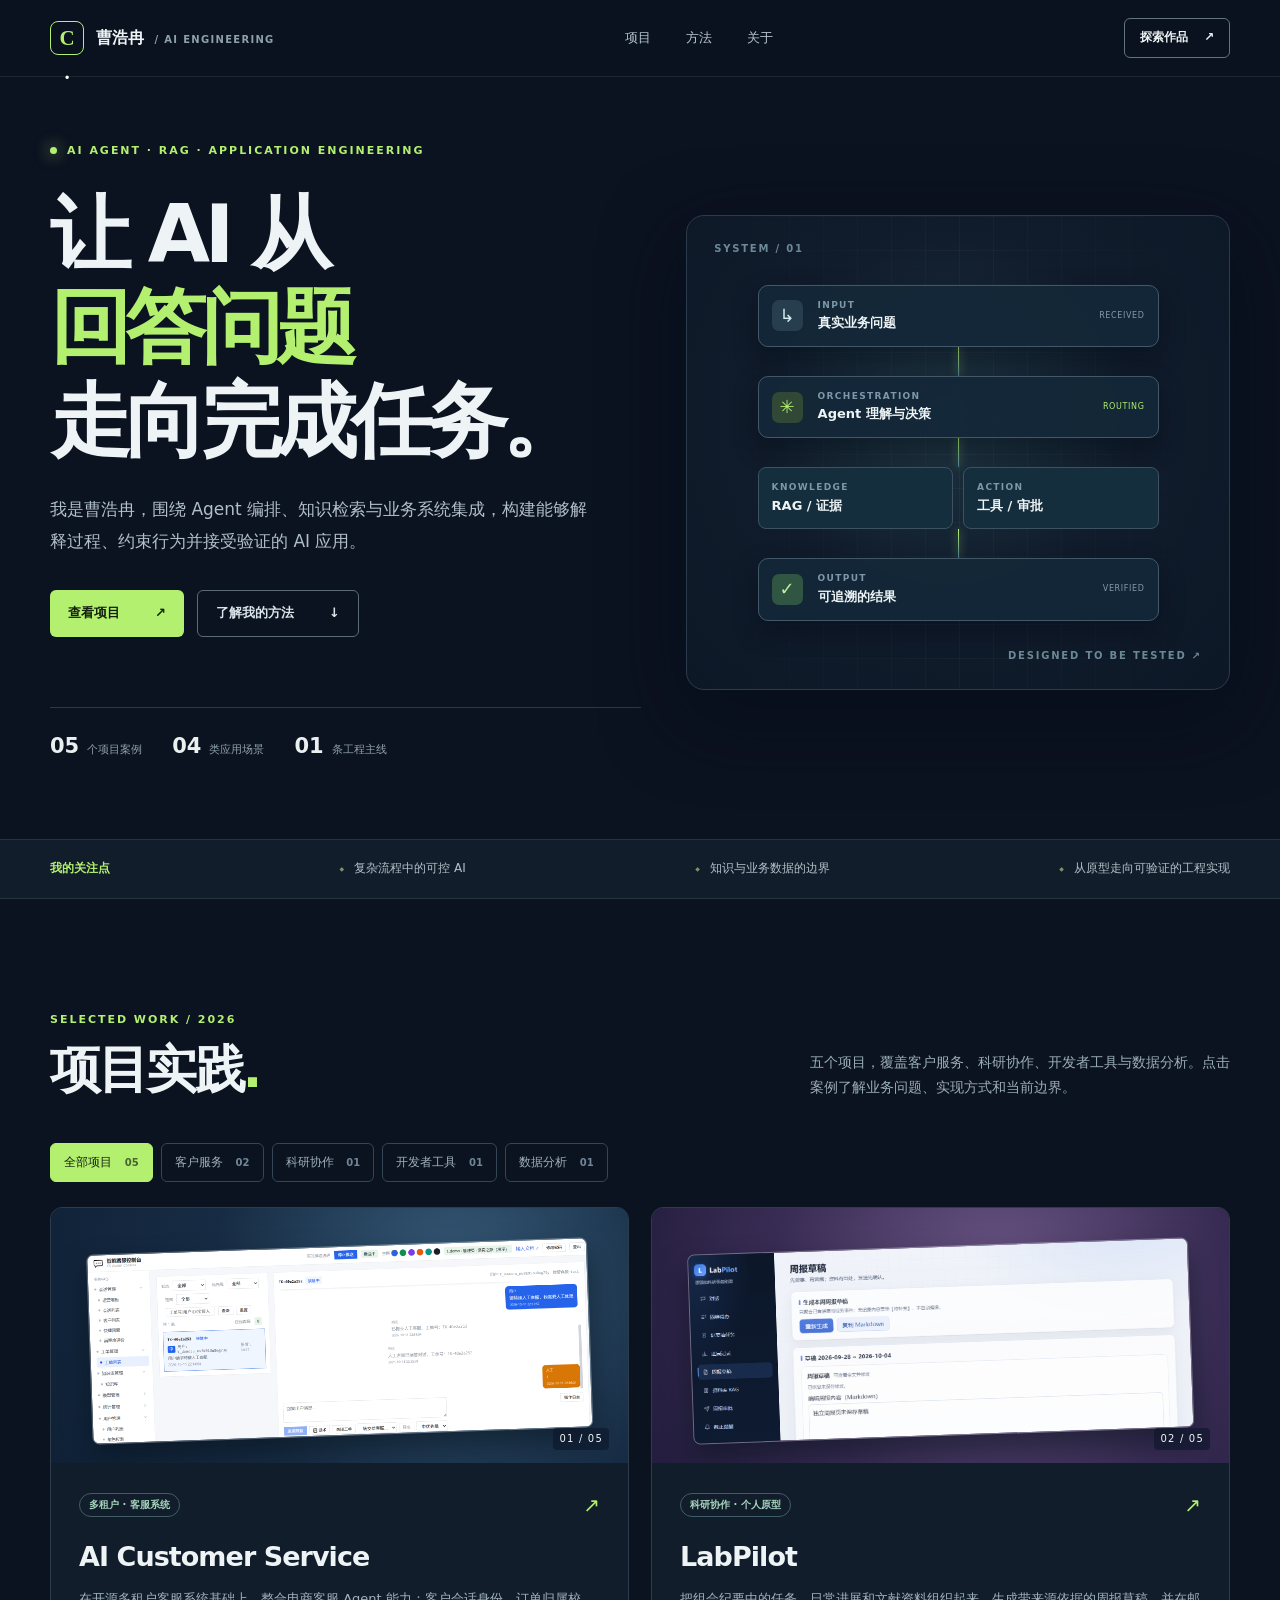
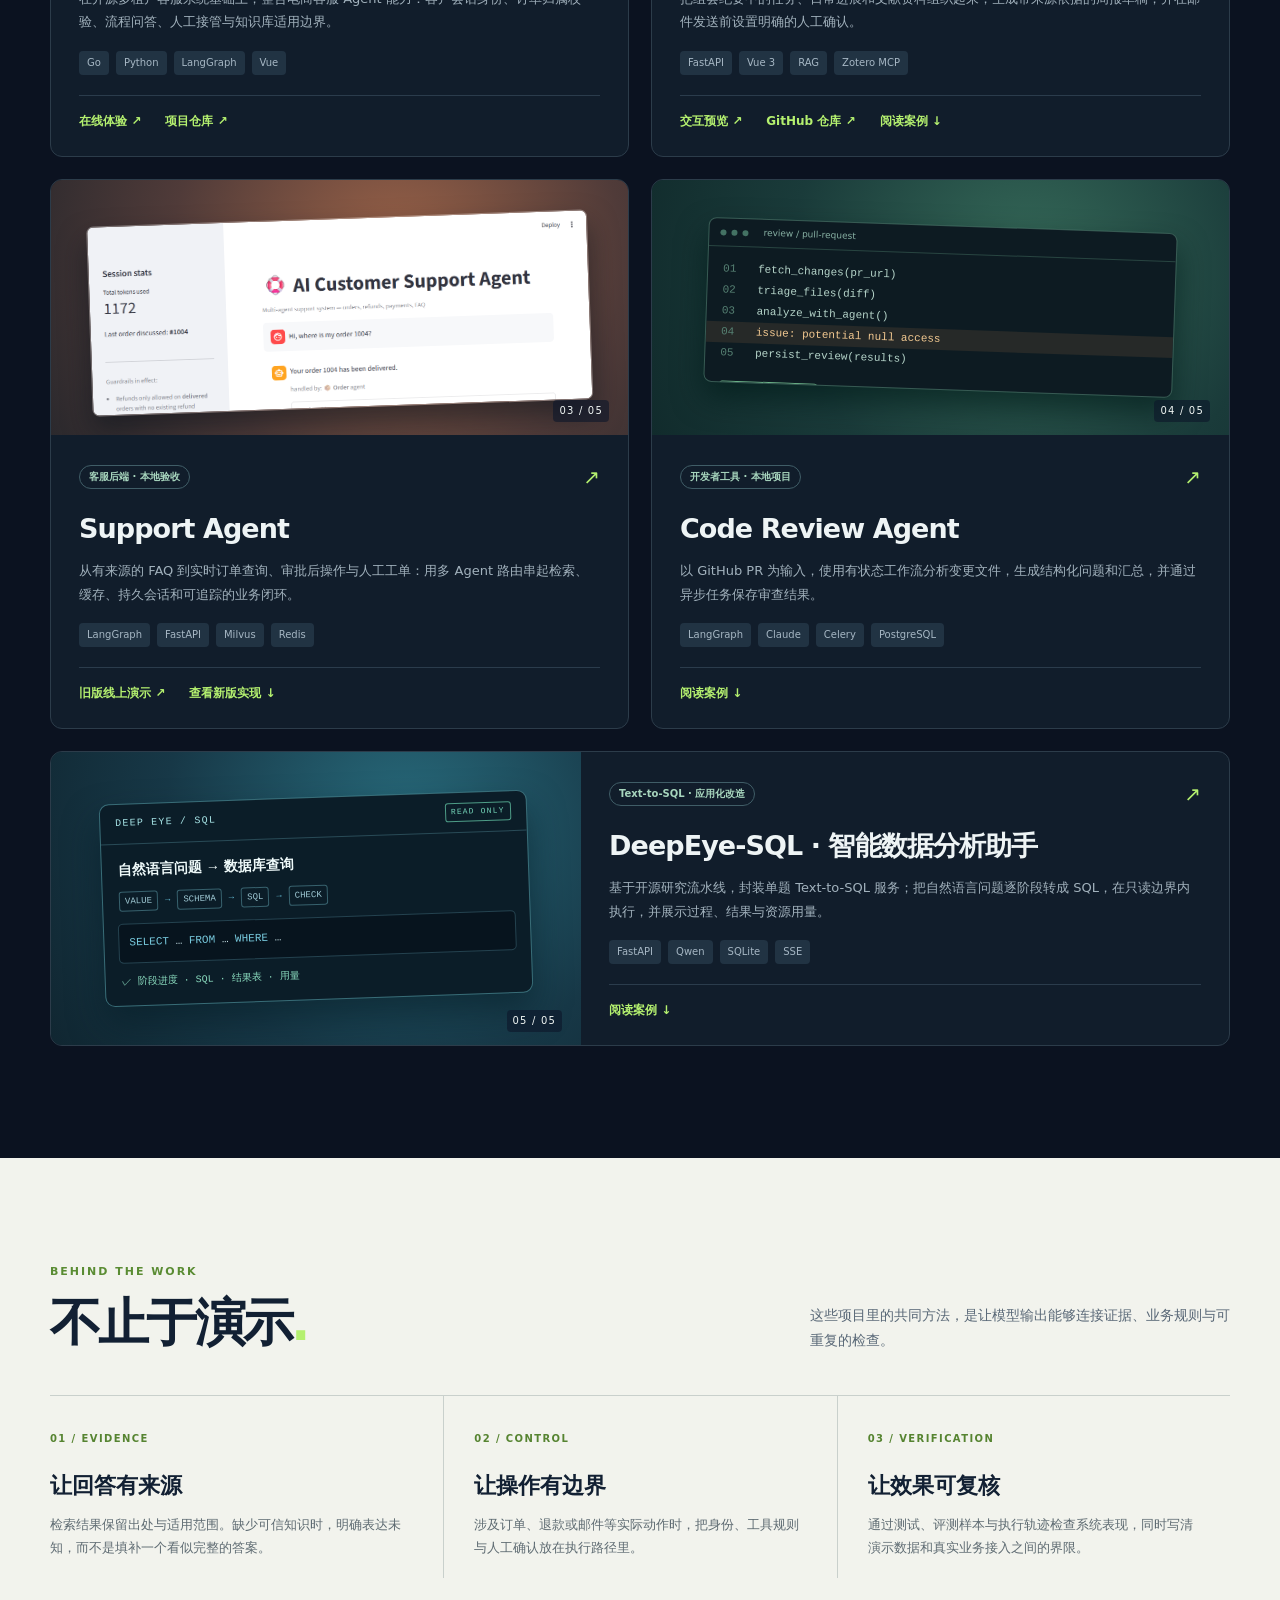
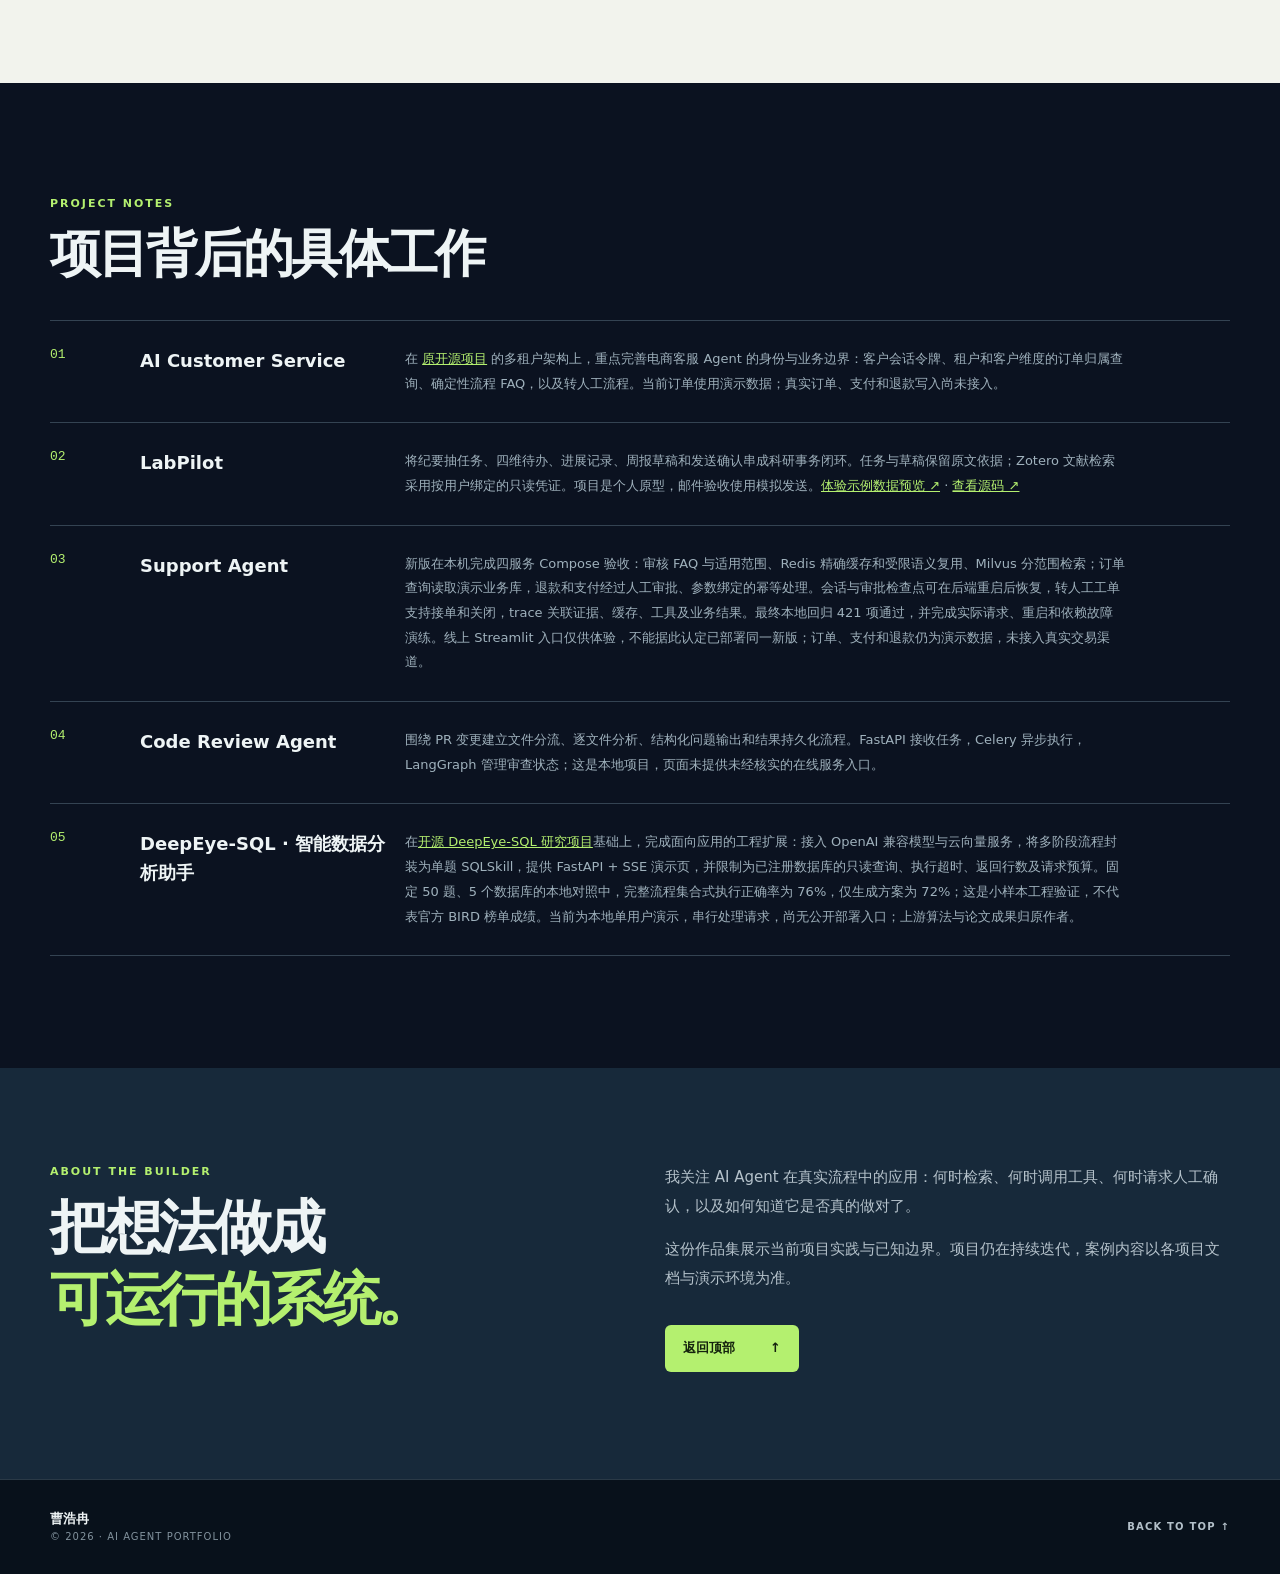
==== commit 426b688b: "Add DeepEye SQL application case to portfolio" ====
--- a/index.html
+++ b/index.html
@@ -3,7 +3,7 @@
 <head>
   <meta charset="utf-8">
   <meta name="viewport" content="width=device-width, initial-scale=1">
-  <meta name="description" content="曹浩冉的 AI Agent 工程作品集：多租户客服、科研事务助理、客服 Agent 与代码审查 Agent。">
+  <meta name="description" content="曹浩冉的 AI Agent 工程作品集：多租户客服、科研事务助理、客服 Agent、代码审查 Agent 与 Text-to-SQL 数据分析助手。">
   <meta name="theme-color" content="#0b1220">
   <title>曹浩冉 | AI Agent 工程作品集</title>
   <link rel="stylesheet" href="./styles.css">
@@ -25,7 +25,7 @@
         <h1>让 AI 从<br><em>回答问题</em><br>走向完成任务。</h1>
         <p class="hero-lede">我是曹浩冉，围绕 Agent 编排、知识检索与业务系统集成，构建能够解释过程、约束行为并接受验证的 AI 应用。</p>
         <div class="hero-actions"><a class="button button-primary" href="#work">查看项目 <span>↗</span></a><a class="button button-ghost" href="#approach">了解我的方法 <span>↓</span></a></div>
-        <div class="hero-meta"><span><strong>04</strong> 个项目案例</span><span><strong>03</strong> 类应用场景</span><span><strong>01</strong> 条工程主线</span></div>
+        <div class="hero-meta"><span><strong>05</strong> 个项目案例</span><span><strong>04</strong> 类应用场景</span><span><strong>01</strong> 条工程主线</span></div>
       </div>
       <div class="hero-visual" aria-label="从输入到 Agent 决策、工具与可追溯结果的流程示意">
         <div class="visual-grid"></div>
@@ -44,19 +44,20 @@
     <section class="intro-strip"><div class="wrap intro-inner"><span class="strip-title">我的关注点</span><span>复杂流程中的可控 AI</span><span>知识与业务数据的边界</span><span>从原型走向可验证的工程实现</span></div></section>
 
     <section class="work-section wrap" id="work">
-      <div class="section-heading"><div><p class="section-kicker">SELECTED WORK / 2026</p><h2>项目实践<span class="dot">.</span></h2></div><p>四个项目，覆盖客户服务、科研协作与开发者工具。点击案例了解业务问题、实现方式和当前边界。</p></div>
-      <div class="filter-bar" role="group" aria-label="按场景筛选项目"><button class="filter active" data-filter="all" aria-pressed="true">全部项目 <b>04</b></button><button class="filter" data-filter="service" aria-pressed="false">客户服务 <b>02</b></button><button class="filter" data-filter="research" aria-pressed="false">科研协作 <b>01</b></button><button class="filter" data-filter="developer" aria-pressed="false">开发者工具 <b>01</b></button></div>
+      <div class="section-heading"><div><p class="section-kicker">SELECTED WORK / 2026</p><h2>项目实践<span class="dot">.</span></h2></div><p>五个项目，覆盖客户服务、科研协作、开发者工具与数据分析。点击案例了解业务问题、实现方式和当前边界。</p></div>
+      <div class="filter-bar" role="group" aria-label="按场景筛选项目"><button class="filter active" data-filter="all" aria-pressed="true">全部项目 <b>05</b></button><button class="filter" data-filter="service" aria-pressed="false">客户服务 <b>02</b></button><button class="filter" data-filter="research" aria-pressed="false">科研协作 <b>01</b></button><button class="filter" data-filter="developer" aria-pressed="false">开发者工具 <b>01</b></button><button class="filter" data-filter="data" aria-pressed="false">数据分析 <b>01</b></button></div>
       <div class="project-grid">
-        <article class="project-card featured" data-category="service" id="customer-service"><div class="card-image image-blue"><img src="./assets/customer-service.png" alt="多租户客服系统的工单管理界面" loading="lazy"><span class="image-index">01 / 04</span></div><div class="card-content"><div class="card-top"><span class="pill">多租户 · 客服系统</span><span class="card-arrow" aria-hidden="true">↗</span></div><h3>AI Customer Service</h3><p>在开源多租户客服系统基础上，整合电商客服 Agent 能力：客户会话身份、订单归属校验、流程问答、人工接管与知识库适用边界。</p><div class="tag-row"><span>Go</span><span>Python</span><span>LangGraph</span><span>Vue</span></div><div class="card-links"><a href="https://cs.hwcom.top" target="_blank" rel="noopener noreferrer">在线体验 ↗</a><a href="https://github.com/liunian66666/support-multiagent" target="_blank" rel="noopener noreferrer">项目仓库 ↗</a></div></div></article>
-        <article class="project-card" data-category="research" id="labpilot"><div class="card-image image-violet"><img src="./assets/labpilot.png" alt="LabPilot 周报草稿界面" loading="lazy"><span class="image-index">02 / 04</span></div><div class="card-content"><div class="card-top"><span class="pill">科研协作 · 个人原型</span><span class="card-arrow" aria-hidden="true">↗</span></div><h3>LabPilot</h3><p>把组会纪要中的任务、日常进展和文献资料组织起来，生成带来源依据的周报草稿，并在邮件发送前设置明确的人工确认。</p><div class="tag-row"><span>FastAPI</span><span>Vue 3</span><span>RAG</span><span>Zotero MCP</span></div><div class="card-links"><a href="https://liunian66666.github.io/LabPilot/" target="_blank" rel="noopener noreferrer">交互预览 ↗</a><a href="https://github.com/liunian66666/LabPilot" target="_blank" rel="noopener noreferrer">GitHub 仓库 ↗</a><a href="#case-labpilot">阅读案例 ↓</a></div></div></article>
-        <article class="project-card" data-category="service" id="support-agent"><div class="card-image image-orange"><img src="./assets/support-agent.png" alt="Support Agent 订单查询与执行轨迹界面" loading="lazy"><span class="image-index">03 / 04</span></div><div class="card-content"><div class="card-top"><span class="pill">客服后端 · 本地验收</span><span class="card-arrow" aria-hidden="true">↗</span></div><h3>Support Agent</h3><p>从有来源的 FAQ 到实时订单查询、审批后操作与人工工单：用多 Agent 路由串起检索、缓存、持久会话和可追踪的业务闭环。</p><div class="tag-row"><span>LangGraph</span><span>FastAPI</span><span>Milvus</span><span>Redis</span></div><div class="card-links"><a href="https://support-agent-htg6lfc8qdjeez9bhx8b9o.streamlit.app/" target="_blank" rel="noopener noreferrer">旧版线上演示 ↗</a><a href="#case-support">查看新版实现 ↓</a></div></div></article>
-        <article class="project-card" data-category="developer" id="code-review"><div class="card-image image-green code-visual" role="img" aria-label="代码审查 Agent 的分析流程示意"><div class="code-window"><div class="window-top"><i></i><i></i><i></i><span>review / pull-request</span></div><div class="code-lines"><div><span>01</span> fetch_changes(pr_url)</div><div><span>02</span> triage_files(diff)</div><div><span>03</span> analyze_with_agent()</div><div class="highlight"><span>04</span> issue: potential null access</div><div><span>05</span> persist_review(results)</div></div><div class="review-badge">● REVIEW COMPLETE</div></div><span class="image-index">04 / 04</span></div><div class="card-content"><div class="card-top"><span class="pill">开发者工具 · 本地项目</span><span class="card-arrow" aria-hidden="true">↗</span></div><h3>Code Review Agent</h3><p>以 GitHub PR 为输入，使用有状态工作流分析变更文件，生成结构化问题和汇总，并通过异步任务保存审查结果。</p><div class="tag-row"><span>LangGraph</span><span>Claude</span><span>Celery</span><span>PostgreSQL</span></div><div class="card-links"><a href="#case-review">阅读案例 ↓</a></div></div></article>
+        <article class="project-card featured" data-category="service" id="customer-service"><div class="card-image image-blue"><img src="./assets/customer-service.png" alt="多租户客服系统的工单管理界面" loading="lazy"><span class="image-index">01 / 05</span></div><div class="card-content"><div class="card-top"><span class="pill">多租户 · 客服系统</span><span class="card-arrow" aria-hidden="true">↗</span></div><h3>AI Customer Service</h3><p>在开源多租户客服系统基础上，整合电商客服 Agent 能力：客户会话身份、订单归属校验、流程问答、人工接管与知识库适用边界。</p><div class="tag-row"><span>Go</span><span>Python</span><span>LangGraph</span><span>Vue</span></div><div class="card-links"><a href="https://cs.hwcom.top" target="_blank" rel="noopener noreferrer">在线体验 ↗</a><a href="https://github.com/liunian66666/support-multiagent" target="_blank" rel="noopener noreferrer">项目仓库 ↗</a></div></div></article>
+        <article class="project-card" data-category="research" id="labpilot"><div class="card-image image-violet"><img src="./assets/labpilot.png" alt="LabPilot 周报草稿界面" loading="lazy"><span class="image-index">02 / 05</span></div><div class="card-content"><div class="card-top"><span class="pill">科研协作 · 个人原型</span><span class="card-arrow" aria-hidden="true">↗</span></div><h3>LabPilot</h3><p>把组会纪要中的任务、日常进展和文献资料组织起来，生成带来源依据的周报草稿，并在邮件发送前设置明确的人工确认。</p><div class="tag-row"><span>FastAPI</span><span>Vue 3</span><span>RAG</span><span>Zotero MCP</span></div><div class="card-links"><a href="https://liunian66666.github.io/LabPilot/" target="_blank" rel="noopener noreferrer">交互预览 ↗</a><a href="https://github.com/liunian66666/LabPilot" target="_blank" rel="noopener noreferrer">GitHub 仓库 ↗</a><a href="#case-labpilot">阅读案例 ↓</a></div></div></article>
+        <article class="project-card" data-category="service" id="support-agent"><div class="card-image image-orange"><img src="./assets/support-agent.png" alt="Support Agent 订单查询与执行轨迹界面" loading="lazy"><span class="image-index">03 / 05</span></div><div class="card-content"><div class="card-top"><span class="pill">客服后端 · 本地验收</span><span class="card-arrow" aria-hidden="true">↗</span></div><h3>Support Agent</h3><p>从有来源的 FAQ 到实时订单查询、审批后操作与人工工单：用多 Agent 路由串起检索、缓存、持久会话和可追踪的业务闭环。</p><div class="tag-row"><span>LangGraph</span><span>FastAPI</span><span>Milvus</span><span>Redis</span></div><div class="card-links"><a href="https://support-agent-htg6lfc8qdjeez9bhx8b9o.streamlit.app/" target="_blank" rel="noopener noreferrer">旧版线上演示 ↗</a><a href="#case-support">查看新版实现 ↓</a></div></div></article>
+        <article class="project-card" data-category="developer" id="code-review"><div class="card-image image-green code-visual" role="img" aria-label="代码审查 Agent 的分析流程示意"><div class="code-window"><div class="window-top"><i></i><i></i><i></i><span>review / pull-request</span></div><div class="code-lines"><div><span>01</span> fetch_changes(pr_url)</div><div><span>02</span> triage_files(diff)</div><div><span>03</span> analyze_with_agent()</div><div class="highlight"><span>04</span> issue: potential null access</div><div><span>05</span> persist_review(results)</div></div><div class="review-badge">● REVIEW COMPLETE</div></div><span class="image-index">04 / 05</span></div><div class="card-content"><div class="card-top"><span class="pill">开发者工具 · 本地项目</span><span class="card-arrow" aria-hidden="true">↗</span></div><h3>Code Review Agent</h3><p>以 GitHub PR 为输入，使用有状态工作流分析变更文件，生成结构化问题和汇总，并通过异步任务保存审查结果。</p><div class="tag-row"><span>LangGraph</span><span>Claude</span><span>Celery</span><span>PostgreSQL</span></div><div class="card-links"><a href="#case-review">阅读案例 ↓</a></div></div></article>
+        <article class="project-card data-card" data-category="data" id="data-analysis"><div class="card-image image-cyan sql-visual" role="img" aria-label="自然语言问题到只读 SQL 查询结果的流程示意"><div class="sql-window"><div class="sql-top"><span>DEEP EYE / SQL</span><small>READ ONLY</small></div><div class="sql-question">自然语言问题 → 数据库查询</div><div class="sql-flow"><span>VALUE</span><b>→</b><span>SCHEMA</span><b>→</b><span>SQL</span><b>→</b><span>CHECK</span></div><div class="sql-code"><span>SELECT</span> … <span>FROM</span> … <span>WHERE</span> …</div><div class="sql-result">✓ 阶段进度 · SQL · 结果表 · 用量</div></div><span class="image-index">05 / 05</span></div><div class="card-content"><div class="card-top"><span class="pill">Text-to-SQL · 应用化改造</span><span class="card-arrow" aria-hidden="true">↗</span></div><h3>DeepEye-SQL · 智能数据分析助手</h3><p>基于开源研究流水线，封装单题 Text-to-SQL 服务；把自然语言问题逐阶段转成 SQL，在只读边界内执行，并展示过程、结果与资源用量。</p><div class="tag-row"><span>FastAPI</span><span>Qwen</span><span>SQLite</span><span>SSE</span></div><div class="card-links"><a href="#case-data">阅读案例 ↓</a></div></div></article>
       </div>
     </section>
 
     <section class="case-section" id="approach"><div class="wrap"><div class="section-heading"><div><p class="section-kicker">BEHIND THE WORK</p><h2>不止于演示<span class="dot">.</span></h2></div><p>这些项目里的共同方法，是让模型输出能够连接证据、业务规则与可重复的检查。</p></div><div class="principles"><div><span>01 / EVIDENCE</span><h3>让回答有来源</h3><p>检索结果保留出处与适用范围。缺少可信知识时，明确表达未知，而不是填补一个看似完整的答案。</p></div><div><span>02 / CONTROL</span><h3>让操作有边界</h3><p>涉及订单、退款或邮件等实际动作时，把身份、工具规则与人工确认放在执行路径里。</p></div><div><span>03 / VERIFICATION</span><h3>让效果可复核</h3><p>通过测试、评测样本与执行轨迹检查系统表现，同时写清演示数据和真实业务接入之间的界限。</p></div></div></div></section>
 
-    <section class="deep-section wrap" aria-label="项目案例详情"><div class="deep-title"><p class="section-kicker">PROJECT NOTES</p><h2>项目背后的具体工作</h2></div><div class="case-list"><article id="case-customer"><span class="case-num">01</span><div><h3>AI Customer Service</h3><p>在 <a href="https://github.com/myrockey/ai_customer_service" target="_blank" rel="noopener noreferrer">原开源项目</a> 的多租户架构上，重点完善电商客服 Agent 的身份与业务边界：客户会话令牌、租户和客户维度的订单归属查询、确定性流程 FAQ，以及转人工流程。当前订单使用演示数据；真实订单、支付和退款写入尚未接入。</p></div></article><article id="case-labpilot"><span class="case-num">02</span><div><h3>LabPilot</h3><p>将纪要抽任务、四维待办、进展记录、周报草稿和发送确认串成科研事务闭环。任务与草稿保留原文依据；Zotero 文献检索采用按用户绑定的只读凭证。项目是个人原型，邮件验收使用模拟发送。<a href="https://liunian66666.github.io/LabPilot/" target="_blank" rel="noopener noreferrer">体验示例数据预览 ↗</a> · <a href="https://github.com/liunian66666/LabPilot" target="_blank" rel="noopener noreferrer">查看源码 ↗</a></p></div></article><article id="case-support"><span class="case-num">03</span><div><h3>Support Agent</h3><p>新版在本机完成四服务 Compose 验收：审核 FAQ 与适用范围、Redis 精确缓存和受限语义复用、Milvus 分范围检索；订单查询读取演示业务库，退款和支付经过人工审批、参数绑定的幂等处理。会话与审批检查点可在后端重启后恢复，转人工工单支持接单和关闭，trace 关联证据、缓存、工具及业务结果。最终本地回归 421 项通过，并完成实际请求、重启和依赖故障演练。线上 Streamlit 入口仅供体验，不能据此认定已部署同一新版；订单、支付和退款仍为演示数据，未接入真实交易渠道。</p></div></article><article id="case-review"><span class="case-num">04</span><div><h3>Code Review Agent</h3><p>围绕 PR 变更建立文件分流、逐文件分析、结构化问题输出和结果持久化流程。FastAPI 接收任务，Celery 异步执行，LangGraph 管理审查状态；这是本地项目，页面未提供未经核实的在线服务入口。</p></div></article></div></section>
+    <section class="deep-section wrap" aria-label="项目案例详情"><div class="deep-title"><p class="section-kicker">PROJECT NOTES</p><h2>项目背后的具体工作</h2></div><div class="case-list"><article id="case-customer"><span class="case-num">01</span><div><h3>AI Customer Service</h3><p>在 <a href="https://github.com/myrockey/ai_customer_service" target="_blank" rel="noopener noreferrer">原开源项目</a> 的多租户架构上，重点完善电商客服 Agent 的身份与业务边界：客户会话令牌、租户和客户维度的订单归属查询、确定性流程 FAQ，以及转人工流程。当前订单使用演示数据；真实订单、支付和退款写入尚未接入。</p></div></article><article id="case-labpilot"><span class="case-num">02</span><div><h3>LabPilot</h3><p>将纪要抽任务、四维待办、进展记录、周报草稿和发送确认串成科研事务闭环。任务与草稿保留原文依据；Zotero 文献检索采用按用户绑定的只读凭证。项目是个人原型，邮件验收使用模拟发送。<a href="https://liunian66666.github.io/LabPilot/" target="_blank" rel="noopener noreferrer">体验示例数据预览 ↗</a> · <a href="https://github.com/liunian66666/LabPilot" target="_blank" rel="noopener noreferrer">查看源码 ↗</a></p></div></article><article id="case-support"><span class="case-num">03</span><div><h3>Support Agent</h3><p>新版在本机完成四服务 Compose 验收：审核 FAQ 与适用范围、Redis 精确缓存和受限语义复用、Milvus 分范围检索；订单查询读取演示业务库，退款和支付经过人工审批、参数绑定的幂等处理。会话与审批检查点可在后端重启后恢复，转人工工单支持接单和关闭，trace 关联证据、缓存、工具及业务结果。最终本地回归 421 项通过，并完成实际请求、重启和依赖故障演练。线上 Streamlit 入口仅供体验，不能据此认定已部署同一新版；订单、支付和退款仍为演示数据，未接入真实交易渠道。</p></div></article><article id="case-review"><span class="case-num">04</span><div><h3>Code Review Agent</h3><p>围绕 PR 变更建立文件分流、逐文件分析、结构化问题输出和结果持久化流程。FastAPI 接收任务，Celery 异步执行，LangGraph 管理审查状态；这是本地项目，页面未提供未经核实的在线服务入口。</p></div></article><article id="case-data"><span class="case-num">05</span><div><h3>DeepEye-SQL · 智能数据分析助手</h3><p>在<a href="https://github.com/HKUSTDial/DeepEye-SQL" target="_blank" rel="noopener noreferrer">开源 DeepEye-SQL 研究项目</a>基础上，完成面向应用的工程扩展：接入 OpenAI 兼容模型与云向量服务，将多阶段流程封装为单题 SQLSkill，提供 FastAPI + SSE 演示页，并限制为已注册数据库的只读查询、执行超时、返回行数及请求预算。固定 50 题、5 个数据库的本地对照中，完整流程集合式执行正确率为 76%，仅生成方案为 72%；这是小样本工程验证，不代表官方 BIRD 榜单成绩。当前为本地单用户演示，串行处理请求，尚无公开部署入口；上游算法与论文成果归原作者。</p></div></article></div></section>
 
     <section class="about-section" id="about"><div class="wrap about-inner"><div><p class="section-kicker">ABOUT THE BUILDER</p><h2>把想法做成<br><em>可运行的系统。</em></h2></div><div class="about-copy"><p>我关注 AI Agent 在真实流程中的应用：何时检索、何时调用工具、何时请求人工确认，以及如何知道它是否真的做对了。</p><p>这份作品集展示当前项目实践与已知边界。项目仍在持续迭代，案例内容以各项目文档与演示环境为准。</p><a class="button button-primary" href="#top">返回顶部 <span>↑</span></a></div></div></section>
   </main>
--- a/styles.css
+++ b/styles.css
@@ -1 +1,15 @@
 :root{--bg:#0b1220;--surface:#101b2b;--text:#eef4f5;--muted:#a5b3be;--line:#263544;--accent:#b4f06f;--cream:#f2f3ed;--ink:#122033}*{box-sizing:border-box}html{scroll-behavior:smooth}body{margin:0;background:var(--bg);color:var(--text);font-family:Inter,"Noto Sans SC","Microsoft YaHei",system-ui,sans-serif;line-height:1.6}a{color:inherit;text-decoration:none}button{font:inherit}.wrap{width:min(1180px,calc(100% - 48px));margin:auto}.skip-link{position:absolute;left:-9999px;top:10px;background:white;color:#000;padding:8px;z-index:100}.skip-link:focus{left:10px}.site-header{position:sticky;top:0;z-index:20;border-bottom:1px solid rgba(255,255,255,.08);background:rgba(11,18,32,.89);backdrop-filter:blur(18px)}.nav-inner{height:76px;display:flex;align-items:center;justify-content:space-between;gap:28px}.brand{display:flex;align-items:center;gap:12px;font-size:16px;font-weight:700;white-space:nowrap}.brand-mark{width:34px;height:34px;display:grid;place-items:center;border:1px solid var(--accent);color:var(--accent);border-radius:8px;font-family:Georgia,serif;font-size:21px}.brand-mark span{color:white}.brand small{font-size:10px;font-weight:600;letter-spacing:.13em;color:#8fa0ab;margin-left:5px}.site-header nav{display:flex;gap:35px;font-size:13px;color:#b9c6cf}.site-header nav a:hover,.footer-inner a:hover{color:var(--accent)}.nav-cta{border:1px solid #627481;border-radius:6px;padding:9px 15px;font-size:12px;font-weight:700}.nav-cta:hover{border-color:var(--accent);color:var(--accent)}.nav-cta span{margin-left:12px}.hero{display:grid;grid-template-columns:1fr .92fr;gap:45px;align-items:center;min-height:660px;padding-top:65px;padding-bottom:76px}.eyebrow,.section-kicker{font-size:11px;font-weight:750;letter-spacing:.18em;color:var(--accent)}.eyebrow{display:flex;align-items:center;gap:10px}.pulse{width:7px;height:7px;background:var(--accent);border-radius:50%;box-shadow:0 0 16px var(--accent)}h1,h2,h3,p{margin-top:0}.hero h1{font-size:clamp(52px,6.3vw,88px);letter-spacing:-.07em;line-height:1.16;margin:28px 0 25px;font-weight:760}.hero h1 em,.about-section h2 em{color:var(--accent);font-style:normal}.hero-lede{font-size:17px;line-height:1.9;max-width:545px;color:#b1bfca}.hero-actions{display:flex;flex-wrap:wrap;gap:13px;margin-top:32px}.button{display:inline-flex;align-items:center;justify-content:space-between;gap:35px;min-height:47px;padding:0 18px;border-radius:6px;font-size:13px;font-weight:750}.button-primary{background:var(--accent);color:#14220d}.button-primary:hover{background:#d0ff96}.button-ghost{border:1px solid #5c6a79;color:#d9e4ea}.button-ghost:hover{border-color:#b8c4cc}.hero-meta{display:flex;gap:30px;margin-top:70px;padding-top:22px;border-top:1px solid #2a3949;color:#8fa0ad;font-size:11px}.hero-meta span{display:flex;align-items:baseline;gap:8px;white-space:nowrap}.hero-meta strong{font-size:21px;color:#e9f0ed}.hero-visual{position:relative;height:475px;display:flex;flex-direction:column;align-items:center;justify-content:center;border:1px solid #2b3b4b;border-radius:18px;overflow:hidden;background:radial-gradient(circle at 48% 42%,#1e3440 0,#101b2b 48%,#0d1827 100%);box-shadow:0 25px 80px #040a1580}.visual-grid{position:absolute;inset:0;background-image:linear-gradient(#ffffff08 1px,transparent 1px),linear-gradient(90deg,#ffffff08 1px,transparent 1px);background-size:34px 34px;mask-image:linear-gradient(90deg,transparent,#000,transparent)}.flow-label{position:absolute;font-size:10px;font-weight:700;letter-spacing:.18em;color:#6d8998}.top-label{top:25px;left:27px}.bottom-label{bottom:25px;right:27px}.flow-card{position:relative;z-index:1;width:74%;display:flex;align-items:center;gap:15px;border:1px solid #425869;border-radius:10px;background:#142738f2;padding:12px 13px;box-shadow:0 10px 25px #02091566}.flow-card small,.flow-split small{display:block;color:#7d98a8;font-size:9px;letter-spacing:.15em;font-weight:700}.flow-card strong,.flow-split strong{display:block;font-size:13px;margin-top:1px}.flow-icon{width:31px;height:31px;display:grid;place-items:center;background:#263e4e;border-radius:7px;color:#d1ecec;font-size:18px}.agent-icon{color:var(--accent);background:#314837}.result-icon{background:#315543;color:#baf2a0}.flow-status{margin-left:auto;font-size:8px;color:#829aa7;letter-spacing:.08em}.flow-status.active{color:var(--accent)}.flow-line{z-index:0;height:29px;width:1px;background:linear-gradient(#b4f06f,#4c7895);box-shadow:0 0 9px #b4f06f}.flow-split{position:relative;z-index:1;display:flex;width:74%;gap:10px}.flow-split>div{flex:1;border:1px solid #3c5262;background:#152e3d;border-radius:8px;padding:12px 13px}.intro-strip{border-top:1px solid #253440;border-bottom:1px solid #253440;background:#111d2b}.intro-inner{display:flex;justify-content:space-between;align-items:center;gap:20px;padding:19px 0;color:#b4c1c8;font-size:12px}.strip-title{color:var(--accent);font-weight:750}.intro-inner span:not(:first-child):before{content:"◆";font-size:6px;color:#75966a;margin-right:10px;vertical-align:middle}.work-section,.deep-section{padding-top:112px;padding-bottom:112px}.section-heading{display:flex;align-items:end;justify-content:space-between;gap:40px;margin-bottom:42px}.section-heading h2,.deep-title h2{font-size:clamp(34px,4vw,54px);letter-spacing:-.055em;line-height:1.2;margin:8px 0 0}.dot{color:var(--accent)}.section-heading>p{max-width:420px;font-size:14px;line-height:1.8;color:#9baeb9;margin:0}.filter-bar{display:flex;gap:8px;flex-wrap:wrap;margin-bottom:25px}.filter{border:1px solid #344556;background:transparent;color:#9fb0bd;border-radius:6px;padding:9px 13px;font-size:12px;cursor:pointer}.filter b{font-size:10px;margin-left:9px;color:#718697}.filter.active,.filter:hover{background:var(--accent);border-color:var(--accent);color:#13220f}.filter.active b,.filter:hover b{color:#486232}.project-grid{display:grid;grid-template-columns:repeat(2,minmax(0,1fr));gap:22px}.project-card{border:1px solid #2c3c4a;border-radius:12px;background:#111d2b;overflow:hidden;display:flex;flex-direction:column;transition:transform .2s,border-color .2s}.project-card:hover{transform:translateY(-4px);border-color:#75936e}.project-card[hidden]{display:none}.card-image{height:255px;position:relative;display:flex;align-items:center;justify-content:center;overflow:hidden;padding:22px}.image-blue{background:radial-gradient(circle at 70% 30%,#375b79,#172c44 55%,#102137)}.image-violet{background:radial-gradient(circle at 60% 30%,#6b5685,#392c54 58%,#231d3e)}.image-orange{background:radial-gradient(circle at 60% 30%,#9c6348,#503b39 58%,#2b292d)}.image-green{background:radial-gradient(circle at 65% 35%,#366a59,#1a3b3a 58%,#112b2c)}.card-image img{width:94%;height:90%;object-fit:cover;object-position:top center;border:1px solid #ffffff50;border-radius:7px;box-shadow:0 15px 28px #06101a88;transform:rotate(-2deg) translateY(6px);transition:transform .35s}.project-card:hover img{transform:rotate(0) translateY(0) scale(1.02)}.image-index{position:absolute;right:19px;bottom:13px;font-size:10px;letter-spacing:.12em;color:#f1f6f4;background:#0c16299c;border-radius:4px;padding:3px 6px}.card-content{padding:26px 28px 25px;flex:1;display:flex;flex-direction:column}.card-top{display:flex;justify-content:space-between;align-items:center}.pill{border:1px solid #405d67;border-radius:30px;padding:3px 9px;font-size:10px;font-weight:650;color:#a7d5bd}.card-arrow{font-size:20px;color:var(--accent)}.card-content h3{font-size:27px;letter-spacing:-.035em;margin:14px 0 9px}.card-content p{color:#a2b2bd;font-size:13px;line-height:1.8;margin-bottom:17px}.tag-row{display:flex;gap:7px;flex-wrap:wrap;margin-top:auto}.tag-row span{font-size:10px;color:#a6b7c4;background:#213343;padding:4px 8px;border-radius:4px}.card-links{display:flex;gap:24px;flex-wrap:wrap;margin-top:20px;padding-top:16px;border-top:1px solid #2b3c4c}.card-links a{font-size:12px;font-weight:750;color:var(--accent)}.card-links a:hover{text-decoration:underline}.code-window{width:88%;height:78%;border-radius:8px;background:#0d1b22;border:1px solid #6eac9270;box-shadow:0 15px 30px #001a18a6;transform:rotate(2deg);overflow:hidden}.window-top{height:28px;border-bottom:1px solid #284541;display:flex;align-items:center;gap:5px;padding:0 11px;color:#87b0a3;font-size:9px}.window-top i{width:6px;height:6px;background:#437263;border-radius:50%}.window-top span{margin-left:10px}.code-lines{padding:12px 15px;color:#b6d5ca;font:11px/1.9 ui-monospace,SFMono-Regular,Consolas,monospace}.code-lines span{color:#568173;margin-right:15px}.code-lines .highlight{color:#f3c991;background:#58453455;margin:0 -15px;padding:0 15px}.review-badge{display:inline-block;margin:0 15px;border:1px solid #6eb78b;color:#a5edb5;font:8px ui-monospace,monospace;padding:4px 7px;border-radius:3px}.case-section{background:var(--cream);color:var(--ink);padding:105px 0}.case-section .section-kicker{color:#5a8c33}.case-section .section-heading>p{color:#596877}.principles{display:grid;grid-template-columns:repeat(3,1fr);gap:0;border-top:1px solid #c9d0cc}.principles>div{padding:28px 30px 5px 0}.principles>div+div{padding-left:30px;border-left:1px solid #c9d0cc}.principles span{font-size:10px;letter-spacing:.14em;color:#568431;font-weight:800}.principles h3{font-size:22px;margin:18px 0 10px}.principles p{font-size:13px;line-height:1.8;color:#5e6b72}.deep-title{margin-bottom:35px}.case-list{border-top:1px solid #344352}.case-list article{display:grid;grid-template-columns:75px 250px 1fr;gap:15px;align-items:start;padding:26px 0;border-bottom:1px solid #344352;scroll-margin-top:100px}.case-num{font:13px ui-monospace,monospace;color:var(--accent)}.case-list article>div{grid-column:2/4;display:grid;grid-template-columns:250px 1fr;gap:15px}.case-list h3{font-size:18px;margin:0}.case-list p{font-size:13px;line-height:1.9;color:#9fb1bc;max-width:720px;margin:0}.case-list p a{color:var(--accent);text-decoration:underline}.about-section{background:#17293a;padding:95px 0}.about-inner{display:grid;grid-template-columns:1fr 1fr;gap:50px}.about-section h2{font-size:clamp(36px,4.5vw,60px);line-height:1.25;letter-spacing:-.06em}.about-copy p{color:#b5c2cb;font-size:15px;line-height:1.9}.about-copy .button{margin-top:18px}footer{background:#08111b;border-top:1px solid #2a3946}.footer-inner{display:flex;align-items:center;justify-content:space-between;padding:29px 0;font-weight:700;font-size:13px}.footer-inner small{display:block;font-size:10px;letter-spacing:.1em;color:#82929d;font-weight:500}.footer-inner a{font-size:10px;letter-spacing:.12em;color:#b3c0c9}@media(max-width:850px){.hero{grid-template-columns:1fr;min-height:0;padding-top:75px}.hero-visual{height:420px}.hero-meta{margin-top:45px}.intro-inner{flex-wrap:wrap}.section-heading{display:block}.section-heading>p{margin-top:16px}.case-list article{grid-template-columns:45px 1fr}.case-list article>div{grid-column:2;display:block}.case-list p{margin-top:8px}.about-inner{gap:25px}}@media(max-width:620px){.wrap{width:min(100% - 32px,1180px)}.nav-inner{height:64px}.site-header nav{display:none}.brand small{display:none}.nav-cta{font-size:11px}.hero{padding-top:50px;padding-bottom:60px;gap:28px}.hero h1{font-size:clamp(50px,12vw,70px)}.hero-lede{font-size:14px}.hero-meta{gap:17px;flex-wrap:wrap}.hero-visual{height:385px}.flow-card,.flow-split{width:82%}.flow-status{display:none}.intro-inner span{width:100%}.project-grid{grid-template-columns:1fr}.card-image{height:215px}.work-section,.deep-section{padding-top:75px;padding-bottom:75px}.case-section{padding:75px 0}.principles{grid-template-columns:1fr}.principles>div,.principles>div+div{border-left:0;border-bottom:1px solid #c9d0cc;padding:23px 0}.about-inner{grid-template-columns:1fr}.about-section{padding:70px 0}.footer-inner{gap:20px}}@media(prefers-reduced-motion:reduce){html{scroll-behavior:auto}*,*:before,*:after{transition:none!important;animation:none!important}}
+
+.image-cyan{background:radial-gradient(circle at 67% 25%,#286b7c,#173847 58%,#102631)}
+.data-card{grid-column:1/-1;display:grid;grid-template-columns:minmax(0,.9fr) minmax(0,1.1fr)}
+.data-card .card-image{height:auto;min-height:270px}
+.data-card .card-content{justify-content:center}
+.sql-window{width:min(88%,460px);background:#0b1d28;border:1px solid #67bbc580;border-radius:10px;box-shadow:0 18px 35px #061c2799;transform:rotate(-2deg);overflow:hidden;font-family:ui-monospace,SFMono-Regular,Consolas,monospace}
+.sql-top{display:flex;align-items:center;justify-content:space-between;padding:10px 15px;border-bottom:1px solid #294b57;color:#a8e6e8;font-size:10px;letter-spacing:.12em}
+.sql-top small{font-size:8px;color:#74d4b8;border:1px solid #4d9c86;border-radius:3px;padding:2px 5px}
+.sql-question{padding:15px 16px 7px;color:#effafa;font:700 14px/1.5 Inter,"Noto Sans SC",sans-serif}
+.sql-flow{display:flex;align-items:center;gap:7px;padding:4px 16px 12px;color:#9fc9d4;font-size:9px}
+.sql-flow span{border:1px solid #37616d;border-radius:3px;padding:2px 5px}.sql-flow b{color:#63bad2}
+.sql-code{margin:0 14px;background:#07141e;border:1px solid #24424f;border-radius:5px;padding:10px;color:#d3edf2;font-size:11px;white-space:nowrap;overflow:hidden;text-overflow:ellipsis}.sql-code span{color:#79cce0}
+.sql-result{padding:11px 16px 15px;color:#8bdcbf;font-size:10px}
+@media(max-width:620px){.data-card{display:flex;grid-column:auto}.data-card .card-image{height:215px;min-height:0}.sql-window{width:90%}.sql-flow{gap:4px;padding-left:10px;padding-right:10px;font-size:8px}}
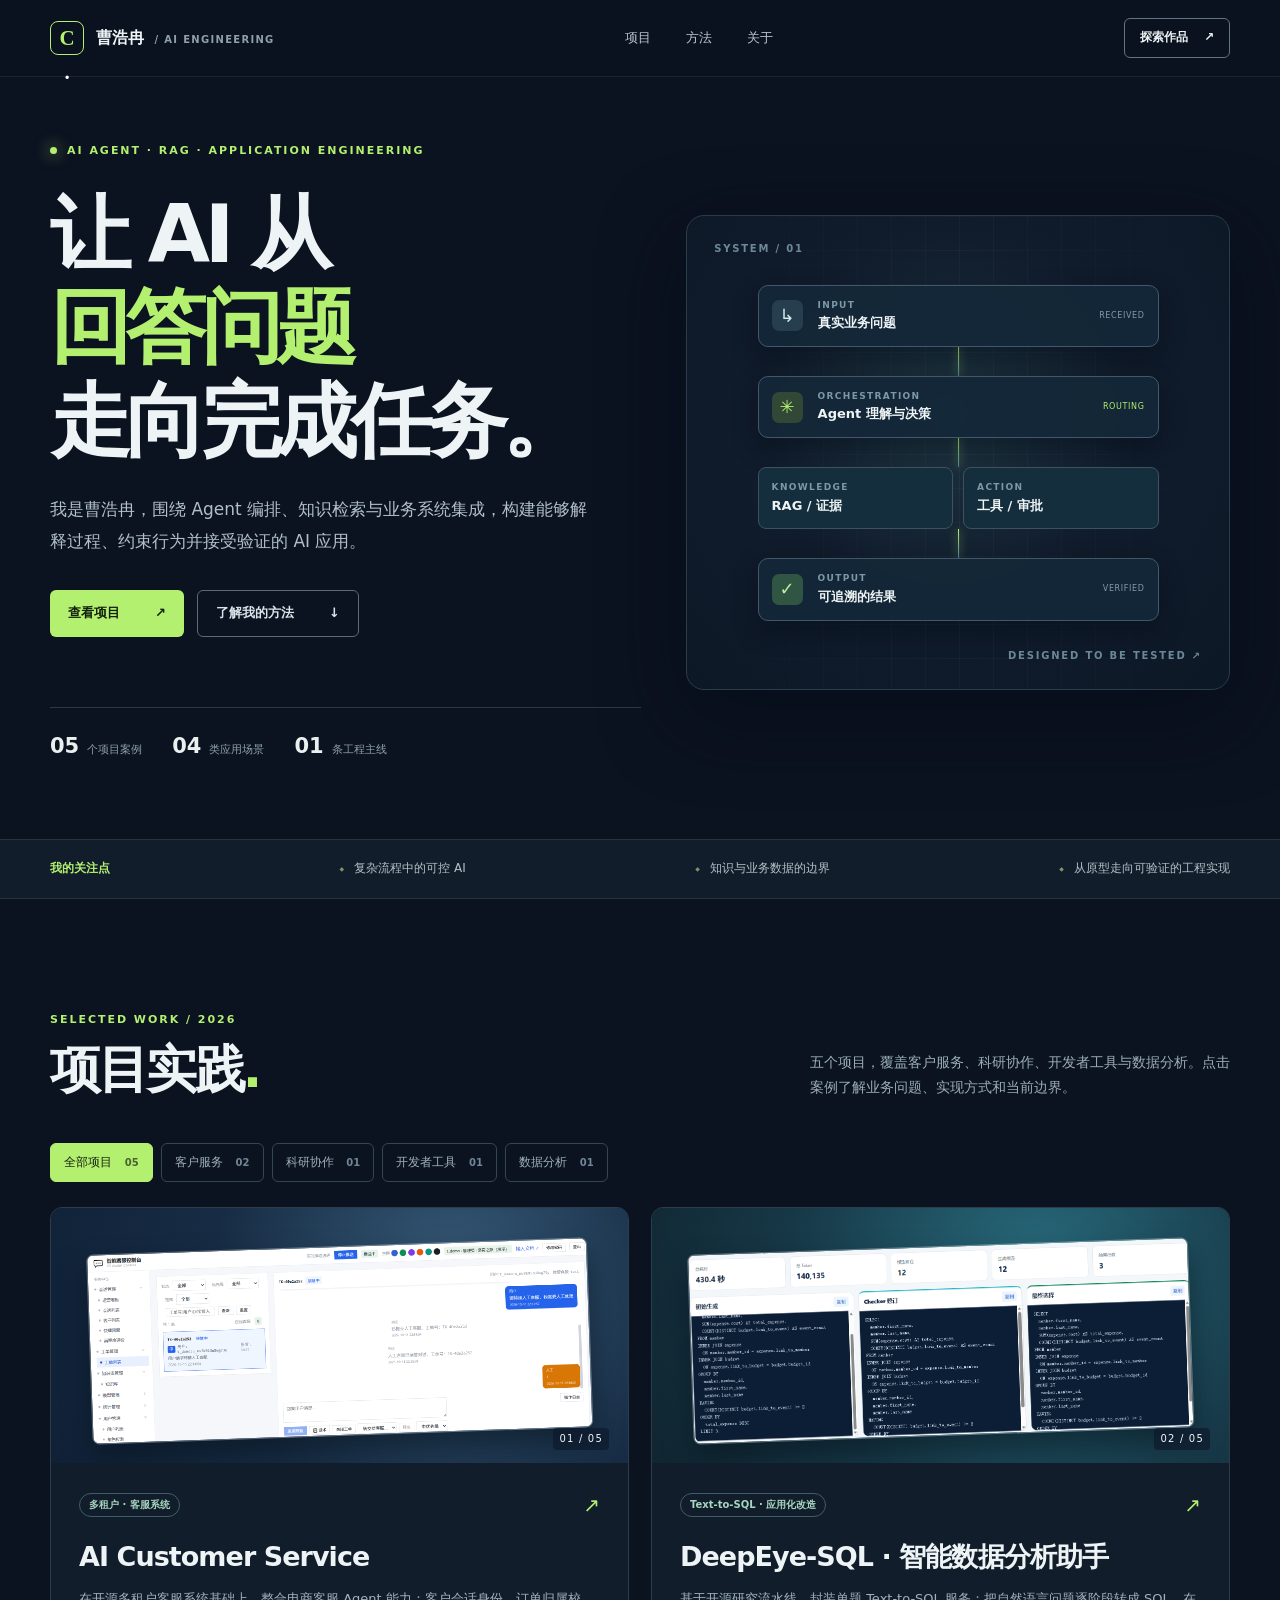
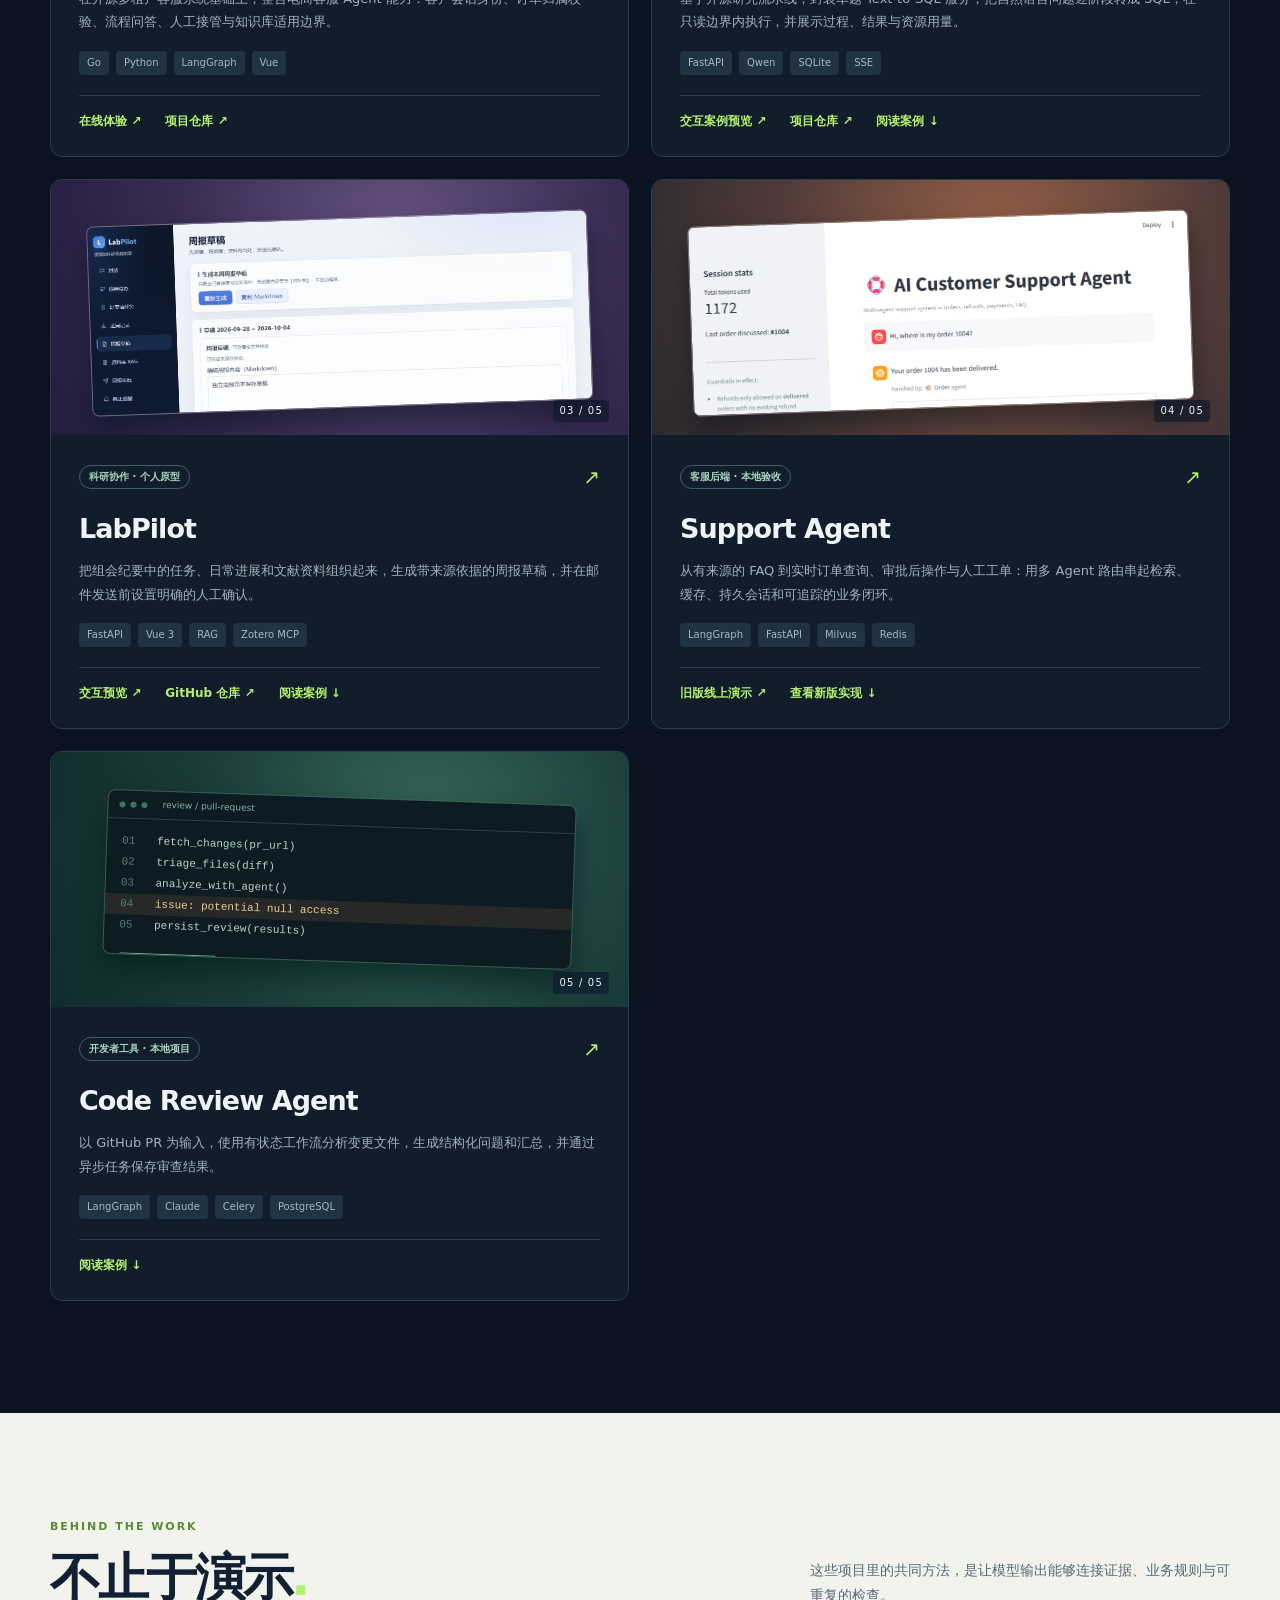
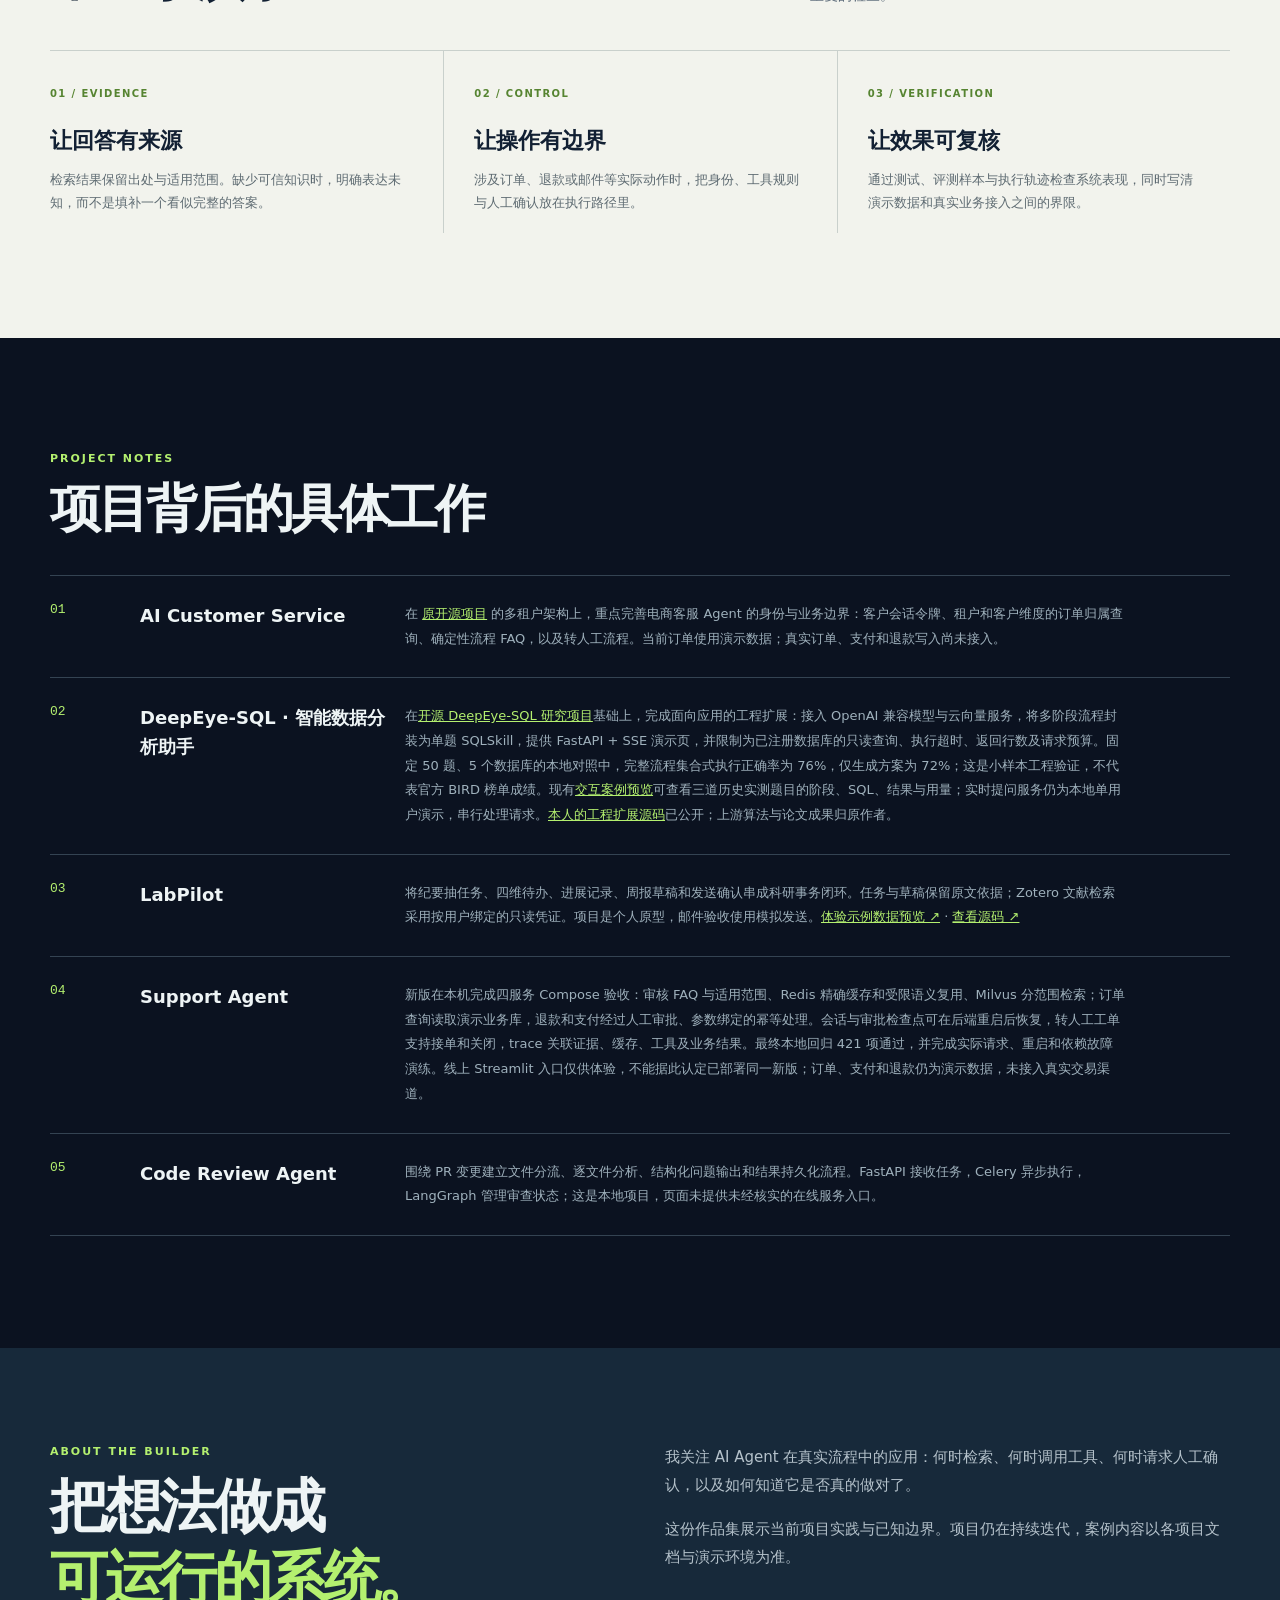
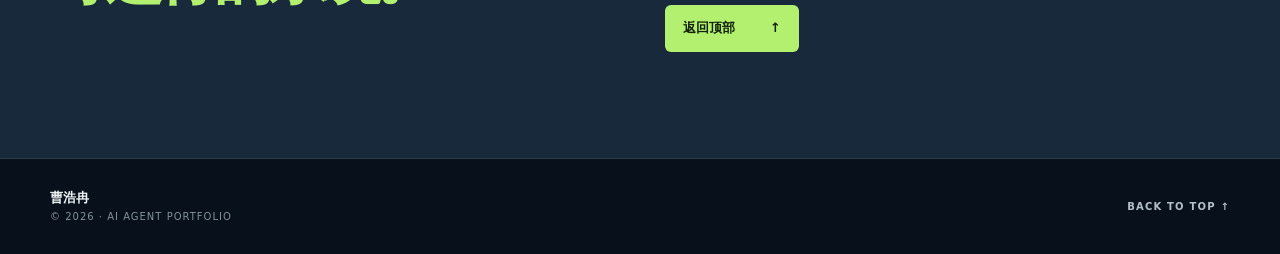
==== commit eb3500e9: "Add DeepEye SQL recorded case preview" ====
--- a/index.html
+++ b/index.html
@@ -48,16 +48,16 @@
       <div class="filter-bar" role="group" aria-label="按场景筛选项目"><button class="filter active" data-filter="all" aria-pressed="true">全部项目 <b>05</b></button><button class="filter" data-filter="service" aria-pressed="false">客户服务 <b>02</b></button><button class="filter" data-filter="research" aria-pressed="false">科研协作 <b>01</b></button><button class="filter" data-filter="developer" aria-pressed="false">开发者工具 <b>01</b></button><button class="filter" data-filter="data" aria-pressed="false">数据分析 <b>01</b></button></div>
       <div class="project-grid">
         <article class="project-card featured" data-category="service" id="customer-service"><div class="card-image image-blue"><img src="./assets/customer-service.png" alt="多租户客服系统的工单管理界面" loading="lazy"><span class="image-index">01 / 05</span></div><div class="card-content"><div class="card-top"><span class="pill">多租户 · 客服系统</span><span class="card-arrow" aria-hidden="true">↗</span></div><h3>AI Customer Service</h3><p>在开源多租户客服系统基础上，整合电商客服 Agent 能力：客户会话身份、订单归属校验、流程问答、人工接管与知识库适用边界。</p><div class="tag-row"><span>Go</span><span>Python</span><span>LangGraph</span><span>Vue</span></div><div class="card-links"><a href="https://cs.hwcom.top" target="_blank" rel="noopener noreferrer">在线体验 ↗</a><a href="https://github.com/liunian66666/support-multiagent" target="_blank" rel="noopener noreferrer">项目仓库 ↗</a></div></div></article>
-        <article class="project-card" data-category="research" id="labpilot"><div class="card-image image-violet"><img src="./assets/labpilot.png" alt="LabPilot 周报草稿界面" loading="lazy"><span class="image-index">02 / 05</span></div><div class="card-content"><div class="card-top"><span class="pill">科研协作 · 个人原型</span><span class="card-arrow" aria-hidden="true">↗</span></div><h3>LabPilot</h3><p>把组会纪要中的任务、日常进展和文献资料组织起来，生成带来源依据的周报草稿，并在邮件发送前设置明确的人工确认。</p><div class="tag-row"><span>FastAPI</span><span>Vue 3</span><span>RAG</span><span>Zotero MCP</span></div><div class="card-links"><a href="https://liunian66666.github.io/LabPilot/" target="_blank" rel="noopener noreferrer">交互预览 ↗</a><a href="https://github.com/liunian66666/LabPilot" target="_blank" rel="noopener noreferrer">GitHub 仓库 ↗</a><a href="#case-labpilot">阅读案例 ↓</a></div></div></article>
-        <article class="project-card" data-category="service" id="support-agent"><div class="card-image image-orange"><img src="./assets/support-agent.png" alt="Support Agent 订单查询与执行轨迹界面" loading="lazy"><span class="image-index">03 / 05</span></div><div class="card-content"><div class="card-top"><span class="pill">客服后端 · 本地验收</span><span class="card-arrow" aria-hidden="true">↗</span></div><h3>Support Agent</h3><p>从有来源的 FAQ 到实时订单查询、审批后操作与人工工单：用多 Agent 路由串起检索、缓存、持久会话和可追踪的业务闭环。</p><div class="tag-row"><span>LangGraph</span><span>FastAPI</span><span>Milvus</span><span>Redis</span></div><div class="card-links"><a href="https://support-agent-htg6lfc8qdjeez9bhx8b9o.streamlit.app/" target="_blank" rel="noopener noreferrer">旧版线上演示 ↗</a><a href="#case-support">查看新版实现 ↓</a></div></div></article>
-        <article class="project-card" data-category="developer" id="code-review"><div class="card-image image-green code-visual" role="img" aria-label="代码审查 Agent 的分析流程示意"><div class="code-window"><div class="window-top"><i></i><i></i><i></i><span>review / pull-request</span></div><div class="code-lines"><div><span>01</span> fetch_changes(pr_url)</div><div><span>02</span> triage_files(diff)</div><div><span>03</span> analyze_with_agent()</div><div class="highlight"><span>04</span> issue: potential null access</div><div><span>05</span> persist_review(results)</div></div><div class="review-badge">● REVIEW COMPLETE</div></div><span class="image-index">04 / 05</span></div><div class="card-content"><div class="card-top"><span class="pill">开发者工具 · 本地项目</span><span class="card-arrow" aria-hidden="true">↗</span></div><h3>Code Review Agent</h3><p>以 GitHub PR 为输入，使用有状态工作流分析变更文件，生成结构化问题和汇总，并通过异步任务保存审查结果。</p><div class="tag-row"><span>LangGraph</span><span>Claude</span><span>Celery</span><span>PostgreSQL</span></div><div class="card-links"><a href="#case-review">阅读案例 ↓</a></div></div></article>
-        <article class="project-card data-card" data-category="data" id="data-analysis"><div class="card-image image-cyan sql-visual" role="img" aria-label="自然语言问题到只读 SQL 查询结果的流程示意"><div class="sql-window"><div class="sql-top"><span>DEEP EYE / SQL</span><small>READ ONLY</small></div><div class="sql-question">自然语言问题 → 数据库查询</div><div class="sql-flow"><span>VALUE</span><b>→</b><span>SCHEMA</span><b>→</b><span>SQL</span><b>→</b><span>CHECK</span></div><div class="sql-code"><span>SELECT</span> … <span>FROM</span> … <span>WHERE</span> …</div><div class="sql-result">✓ 阶段进度 · SQL · 结果表 · 用量</div></div><span class="image-index">05 / 05</span></div><div class="card-content"><div class="card-top"><span class="pill">Text-to-SQL · 应用化改造</span><span class="card-arrow" aria-hidden="true">↗</span></div><h3>DeepEye-SQL · 智能数据分析助手</h3><p>基于开源研究流水线，封装单题 Text-to-SQL 服务；把自然语言问题逐阶段转成 SQL，在只读边界内执行，并展示过程、结果与资源用量。</p><div class="tag-row"><span>FastAPI</span><span>Qwen</span><span>SQLite</span><span>SSE</span></div><div class="card-links"><a href="#case-data">阅读案例 ↓</a></div></div></article>
+        <article class="project-card" data-category="data" id="data-analysis"><div class="card-image image-cyan"><img src="./assets/deepeye-sql-results.png" alt="DeepEye-SQL 运行结果页：三版 SQL、阶段耗时与查询结果" loading="lazy"><span class="image-index">02 / 05</span></div><div class="card-content"><div class="card-top"><span class="pill">Text-to-SQL · 应用化改造</span><span class="card-arrow" aria-hidden="true">↗</span></div><h3>DeepEye-SQL · 智能数据分析助手</h3><p>基于开源研究流水线，封装单题 Text-to-SQL 服务；把自然语言问题逐阶段转成 SQL，在只读边界内执行，并展示过程、结果与资源用量。</p><div class="tag-row"><span>FastAPI</span><span>Qwen</span><span>SQLite</span><span>SSE</span></div><div class="card-links"><a href="./deepeye-sql/">交互案例预览 ↗</a><a href="https://github.com/liunian66666/text2Sql" target="_blank" rel="noopener noreferrer">项目仓库 ↗</a><a href="#case-data">阅读案例 ↓</a></div></div></article>
+        <article class="project-card" data-category="research" id="labpilot"><div class="card-image image-violet"><img src="./assets/labpilot.png" alt="LabPilot 周报草稿界面" loading="lazy"><span class="image-index">03 / 05</span></div><div class="card-content"><div class="card-top"><span class="pill">科研协作 · 个人原型</span><span class="card-arrow" aria-hidden="true">↗</span></div><h3>LabPilot</h3><p>把组会纪要中的任务、日常进展和文献资料组织起来，生成带来源依据的周报草稿，并在邮件发送前设置明确的人工确认。</p><div class="tag-row"><span>FastAPI</span><span>Vue 3</span><span>RAG</span><span>Zotero MCP</span></div><div class="card-links"><a href="https://liunian66666.github.io/LabPilot/" target="_blank" rel="noopener noreferrer">交互预览 ↗</a><a href="https://github.com/liunian66666/LabPilot" target="_blank" rel="noopener noreferrer">GitHub 仓库 ↗</a><a href="#case-labpilot">阅读案例 ↓</a></div></div></article>
+        <article class="project-card" data-category="service" id="support-agent"><div class="card-image image-orange"><img src="./assets/support-agent.png" alt="Support Agent 订单查询与执行轨迹界面" loading="lazy"><span class="image-index">04 / 05</span></div><div class="card-content"><div class="card-top"><span class="pill">客服后端 · 本地验收</span><span class="card-arrow" aria-hidden="true">↗</span></div><h3>Support Agent</h3><p>从有来源的 FAQ 到实时订单查询、审批后操作与人工工单：用多 Agent 路由串起检索、缓存、持久会话和可追踪的业务闭环。</p><div class="tag-row"><span>LangGraph</span><span>FastAPI</span><span>Milvus</span><span>Redis</span></div><div class="card-links"><a href="https://support-agent-htg6lfc8qdjeez9bhx8b9o.streamlit.app/" target="_blank" rel="noopener noreferrer">旧版线上演示 ↗</a><a href="#case-support">查看新版实现 ↓</a></div></div></article>
+        <article class="project-card" data-category="developer" id="code-review"><div class="card-image image-green code-visual" role="img" aria-label="代码审查 Agent 的分析流程示意"><div class="code-window"><div class="window-top"><i></i><i></i><i></i><span>review / pull-request</span></div><div class="code-lines"><div><span>01</span> fetch_changes(pr_url)</div><div><span>02</span> triage_files(diff)</div><div><span>03</span> analyze_with_agent()</div><div class="highlight"><span>04</span> issue: potential null access</div><div><span>05</span> persist_review(results)</div></div><div class="review-badge">● REVIEW COMPLETE</div></div><span class="image-index">05 / 05</span></div><div class="card-content"><div class="card-top"><span class="pill">开发者工具 · 本地项目</span><span class="card-arrow" aria-hidden="true">↗</span></div><h3>Code Review Agent</h3><p>以 GitHub PR 为输入，使用有状态工作流分析变更文件，生成结构化问题和汇总，并通过异步任务保存审查结果。</p><div class="tag-row"><span>LangGraph</span><span>Claude</span><span>Celery</span><span>PostgreSQL</span></div><div class="card-links"><a href="#case-review">阅读案例 ↓</a></div></div></article>
       </div>
     </section>
 
     <section class="case-section" id="approach"><div class="wrap"><div class="section-heading"><div><p class="section-kicker">BEHIND THE WORK</p><h2>不止于演示<span class="dot">.</span></h2></div><p>这些项目里的共同方法，是让模型输出能够连接证据、业务规则与可重复的检查。</p></div><div class="principles"><div><span>01 / EVIDENCE</span><h3>让回答有来源</h3><p>检索结果保留出处与适用范围。缺少可信知识时，明确表达未知，而不是填补一个看似完整的答案。</p></div><div><span>02 / CONTROL</span><h3>让操作有边界</h3><p>涉及订单、退款或邮件等实际动作时，把身份、工具规则与人工确认放在执行路径里。</p></div><div><span>03 / VERIFICATION</span><h3>让效果可复核</h3><p>通过测试、评测样本与执行轨迹检查系统表现，同时写清演示数据和真实业务接入之间的界限。</p></div></div></div></section>
 
-    <section class="deep-section wrap" aria-label="项目案例详情"><div class="deep-title"><p class="section-kicker">PROJECT NOTES</p><h2>项目背后的具体工作</h2></div><div class="case-list"><article id="case-customer"><span class="case-num">01</span><div><h3>AI Customer Service</h3><p>在 <a href="https://github.com/myrockey/ai_customer_service" target="_blank" rel="noopener noreferrer">原开源项目</a> 的多租户架构上，重点完善电商客服 Agent 的身份与业务边界：客户会话令牌、租户和客户维度的订单归属查询、确定性流程 FAQ，以及转人工流程。当前订单使用演示数据；真实订单、支付和退款写入尚未接入。</p></div></article><article id="case-labpilot"><span class="case-num">02</span><div><h3>LabPilot</h3><p>将纪要抽任务、四维待办、进展记录、周报草稿和发送确认串成科研事务闭环。任务与草稿保留原文依据；Zotero 文献检索采用按用户绑定的只读凭证。项目是个人原型，邮件验收使用模拟发送。<a href="https://liunian66666.github.io/LabPilot/" target="_blank" rel="noopener noreferrer">体验示例数据预览 ↗</a> · <a href="https://github.com/liunian66666/LabPilot" target="_blank" rel="noopener noreferrer">查看源码 ↗</a></p></div></article><article id="case-support"><span class="case-num">03</span><div><h3>Support Agent</h3><p>新版在本机完成四服务 Compose 验收：审核 FAQ 与适用范围、Redis 精确缓存和受限语义复用、Milvus 分范围检索；订单查询读取演示业务库，退款和支付经过人工审批、参数绑定的幂等处理。会话与审批检查点可在后端重启后恢复，转人工工单支持接单和关闭，trace 关联证据、缓存、工具及业务结果。最终本地回归 421 项通过，并完成实际请求、重启和依赖故障演练。线上 Streamlit 入口仅供体验，不能据此认定已部署同一新版；订单、支付和退款仍为演示数据，未接入真实交易渠道。</p></div></article><article id="case-review"><span class="case-num">04</span><div><h3>Code Review Agent</h3><p>围绕 PR 变更建立文件分流、逐文件分析、结构化问题输出和结果持久化流程。FastAPI 接收任务，Celery 异步执行，LangGraph 管理审查状态；这是本地项目，页面未提供未经核实的在线服务入口。</p></div></article><article id="case-data"><span class="case-num">05</span><div><h3>DeepEye-SQL · 智能数据分析助手</h3><p>在<a href="https://github.com/HKUSTDial/DeepEye-SQL" target="_blank" rel="noopener noreferrer">开源 DeepEye-SQL 研究项目</a>基础上，完成面向应用的工程扩展：接入 OpenAI 兼容模型与云向量服务，将多阶段流程封装为单题 SQLSkill，提供 FastAPI + SSE 演示页，并限制为已注册数据库的只读查询、执行超时、返回行数及请求预算。固定 50 题、5 个数据库的本地对照中，完整流程集合式执行正确率为 76%，仅生成方案为 72%；这是小样本工程验证，不代表官方 BIRD 榜单成绩。当前为本地单用户演示，串行处理请求，尚无公开部署入口；上游算法与论文成果归原作者。</p></div></article></div></section>
+    <section class="deep-section wrap" aria-label="项目案例详情"><div class="deep-title"><p class="section-kicker">PROJECT NOTES</p><h2>项目背后的具体工作</h2></div><div class="case-list"><article id="case-customer"><span class="case-num">01</span><div><h3>AI Customer Service</h3><p>在 <a href="https://github.com/myrockey/ai_customer_service" target="_blank" rel="noopener noreferrer">原开源项目</a> 的多租户架构上，重点完善电商客服 Agent 的身份与业务边界：客户会话令牌、租户和客户维度的订单归属查询、确定性流程 FAQ，以及转人工流程。当前订单使用演示数据；真实订单、支付和退款写入尚未接入。</p></div></article><article id="case-data"><span class="case-num">02</span><div><h3>DeepEye-SQL · 智能数据分析助手</h3><p>在<a href="https://github.com/HKUSTDial/DeepEye-SQL" target="_blank" rel="noopener noreferrer">开源 DeepEye-SQL 研究项目</a>基础上，完成面向应用的工程扩展：接入 OpenAI 兼容模型与云向量服务，将多阶段流程封装为单题 SQLSkill，提供 FastAPI + SSE 演示页，并限制为已注册数据库的只读查询、执行超时、返回行数及请求预算。固定 50 题、5 个数据库的本地对照中，完整流程集合式执行正确率为 76%，仅生成方案为 72%；这是小样本工程验证，不代表官方 BIRD 榜单成绩。现有<a href="./deepeye-sql/">交互案例预览</a>可查看三道历史实测题目的阶段、SQL、结果与用量；实时提问服务仍为本地单用户演示，串行处理请求。<a href="https://github.com/liunian66666/text2Sql" target="_blank" rel="noopener noreferrer">本人的工程扩展源码</a>已公开；上游算法与论文成果归原作者。</p></div></article><article id="case-labpilot"><span class="case-num">03</span><div><h3>LabPilot</h3><p>将纪要抽任务、四维待办、进展记录、周报草稿和发送确认串成科研事务闭环。任务与草稿保留原文依据；Zotero 文献检索采用按用户绑定的只读凭证。项目是个人原型，邮件验收使用模拟发送。<a href="https://liunian66666.github.io/LabPilot/" target="_blank" rel="noopener noreferrer">体验示例数据预览 ↗</a> · <a href="https://github.com/liunian66666/LabPilot" target="_blank" rel="noopener noreferrer">查看源码 ↗</a></p></div></article><article id="case-support"><span class="case-num">04</span><div><h3>Support Agent</h3><p>新版在本机完成四服务 Compose 验收：审核 FAQ 与适用范围、Redis 精确缓存和受限语义复用、Milvus 分范围检索；订单查询读取演示业务库，退款和支付经过人工审批、参数绑定的幂等处理。会话与审批检查点可在后端重启后恢复，转人工工单支持接单和关闭，trace 关联证据、缓存、工具及业务结果。最终本地回归 421 项通过，并完成实际请求、重启和依赖故障演练。线上 Streamlit 入口仅供体验，不能据此认定已部署同一新版；订单、支付和退款仍为演示数据，未接入真实交易渠道。</p></div></article><article id="case-review"><span class="case-num">05</span><div><h3>Code Review Agent</h3><p>围绕 PR 变更建立文件分流、逐文件分析、结构化问题输出和结果持久化流程。FastAPI 接收任务，Celery 异步执行，LangGraph 管理审查状态；这是本地项目，页面未提供未经核实的在线服务入口。</p></div></article></div></section>
 
     <section class="about-section" id="about"><div class="wrap about-inner"><div><p class="section-kicker">ABOUT THE BUILDER</p><h2>把想法做成<br><em>可运行的系统。</em></h2></div><div class="about-copy"><p>我关注 AI Agent 在真实流程中的应用：何时检索、何时调用工具、何时请求人工确认，以及如何知道它是否真的做对了。</p><p>这份作品集展示当前项目实践与已知边界。项目仍在持续迭代，案例内容以各项目文档与演示环境为准。</p><a class="button button-primary" href="#top">返回顶部 <span>↑</span></a></div></div></section>
   </main>
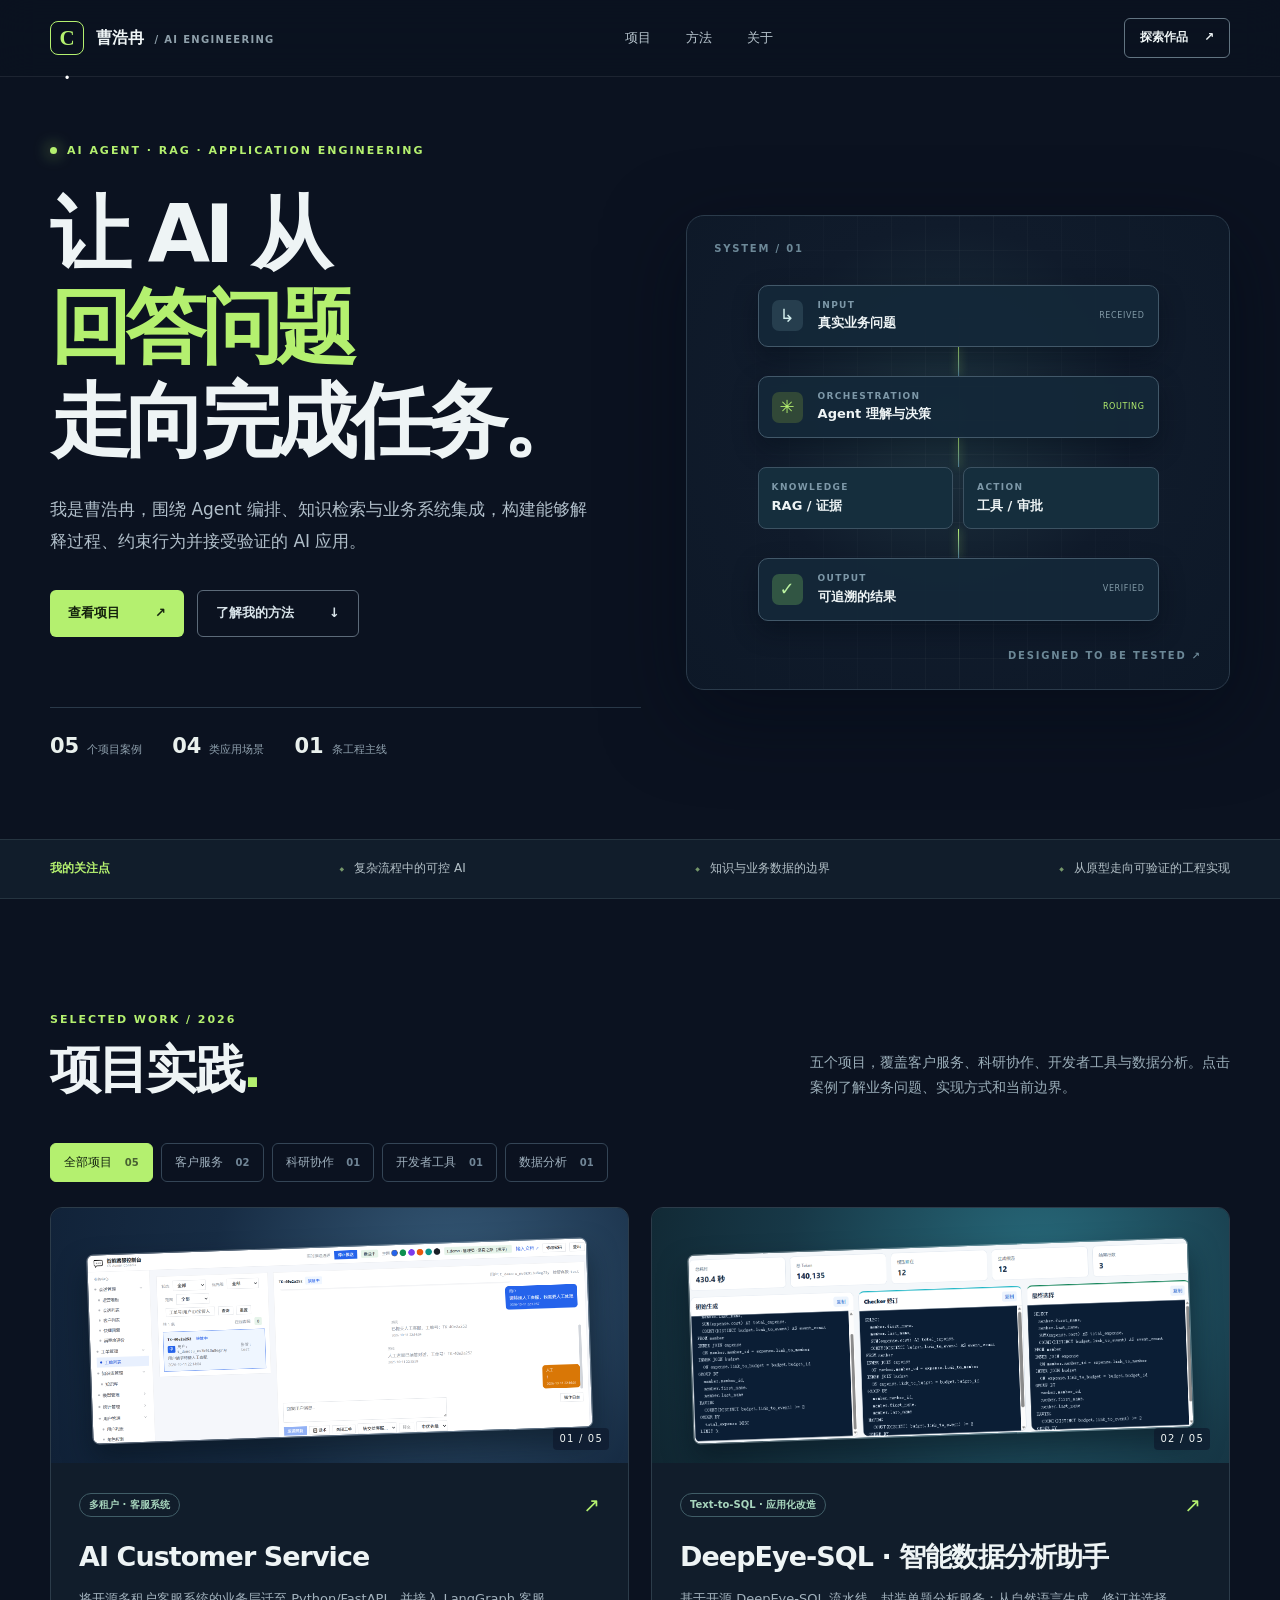
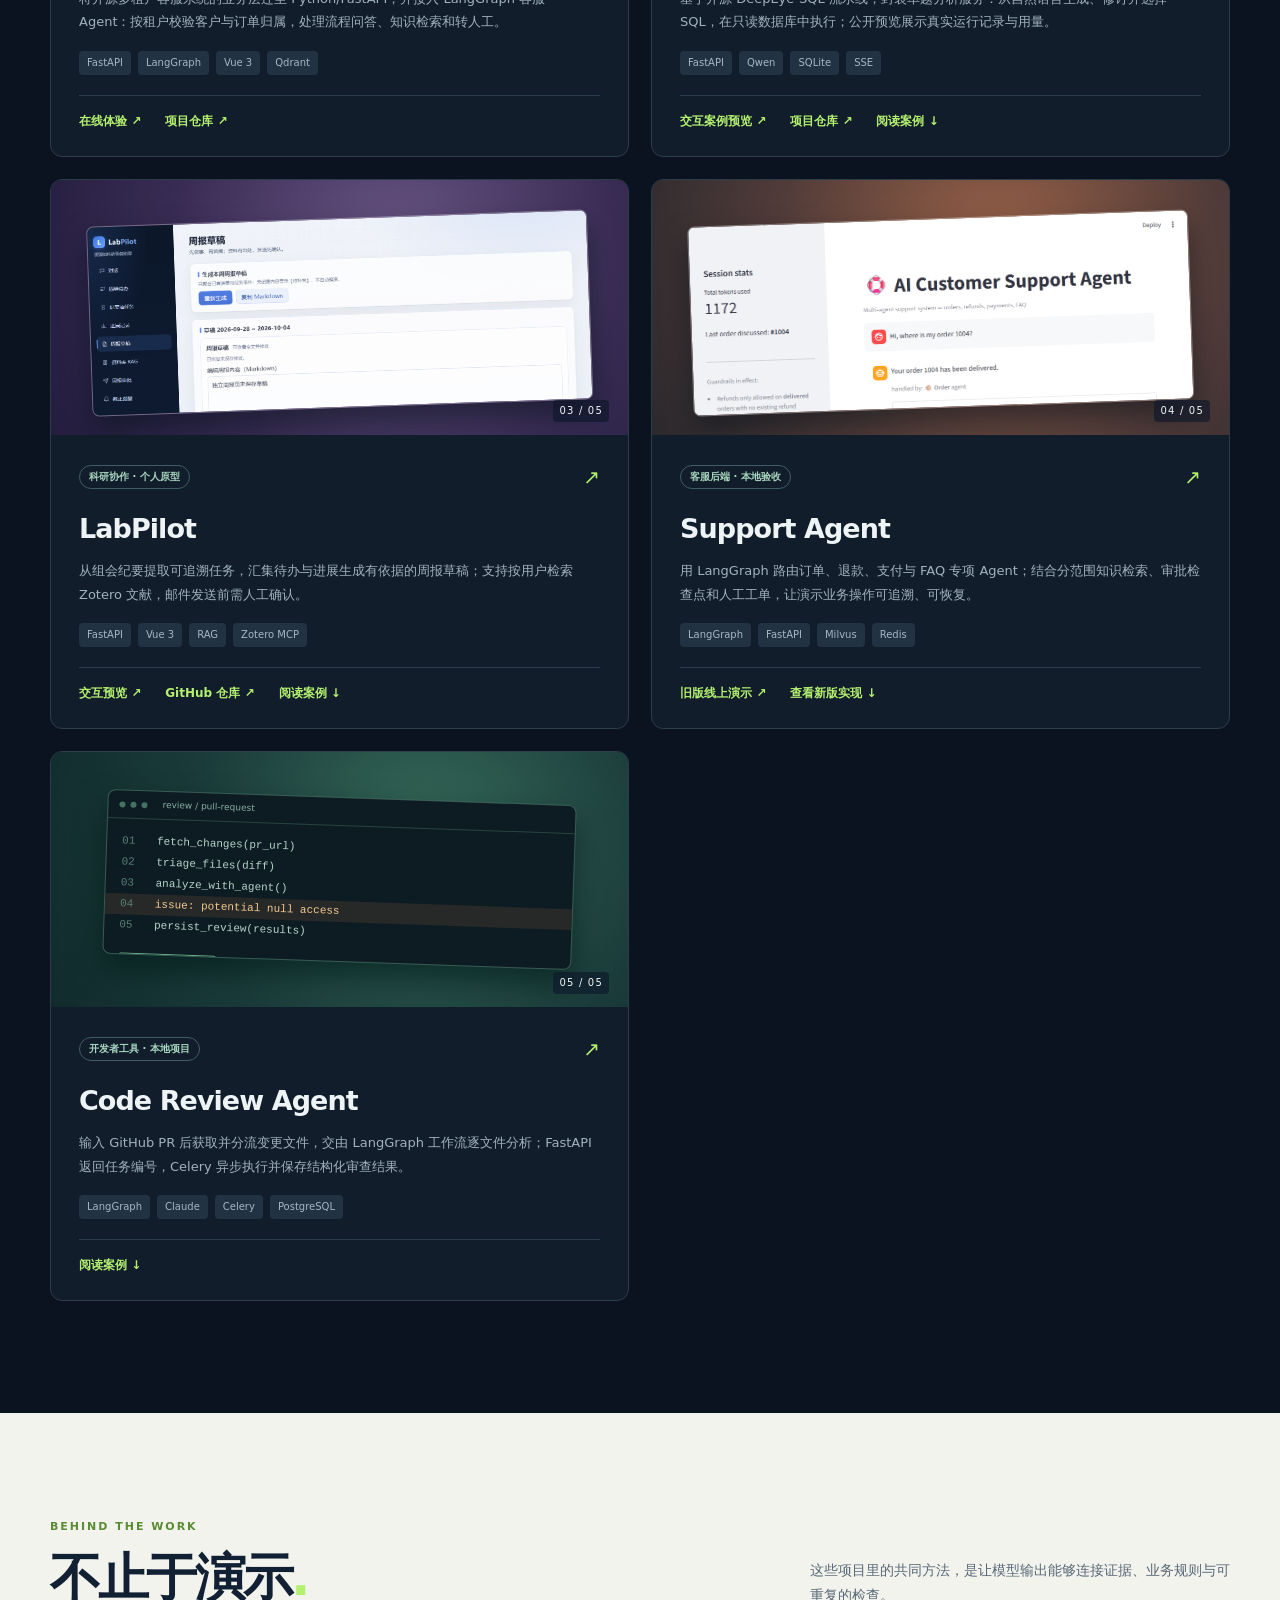
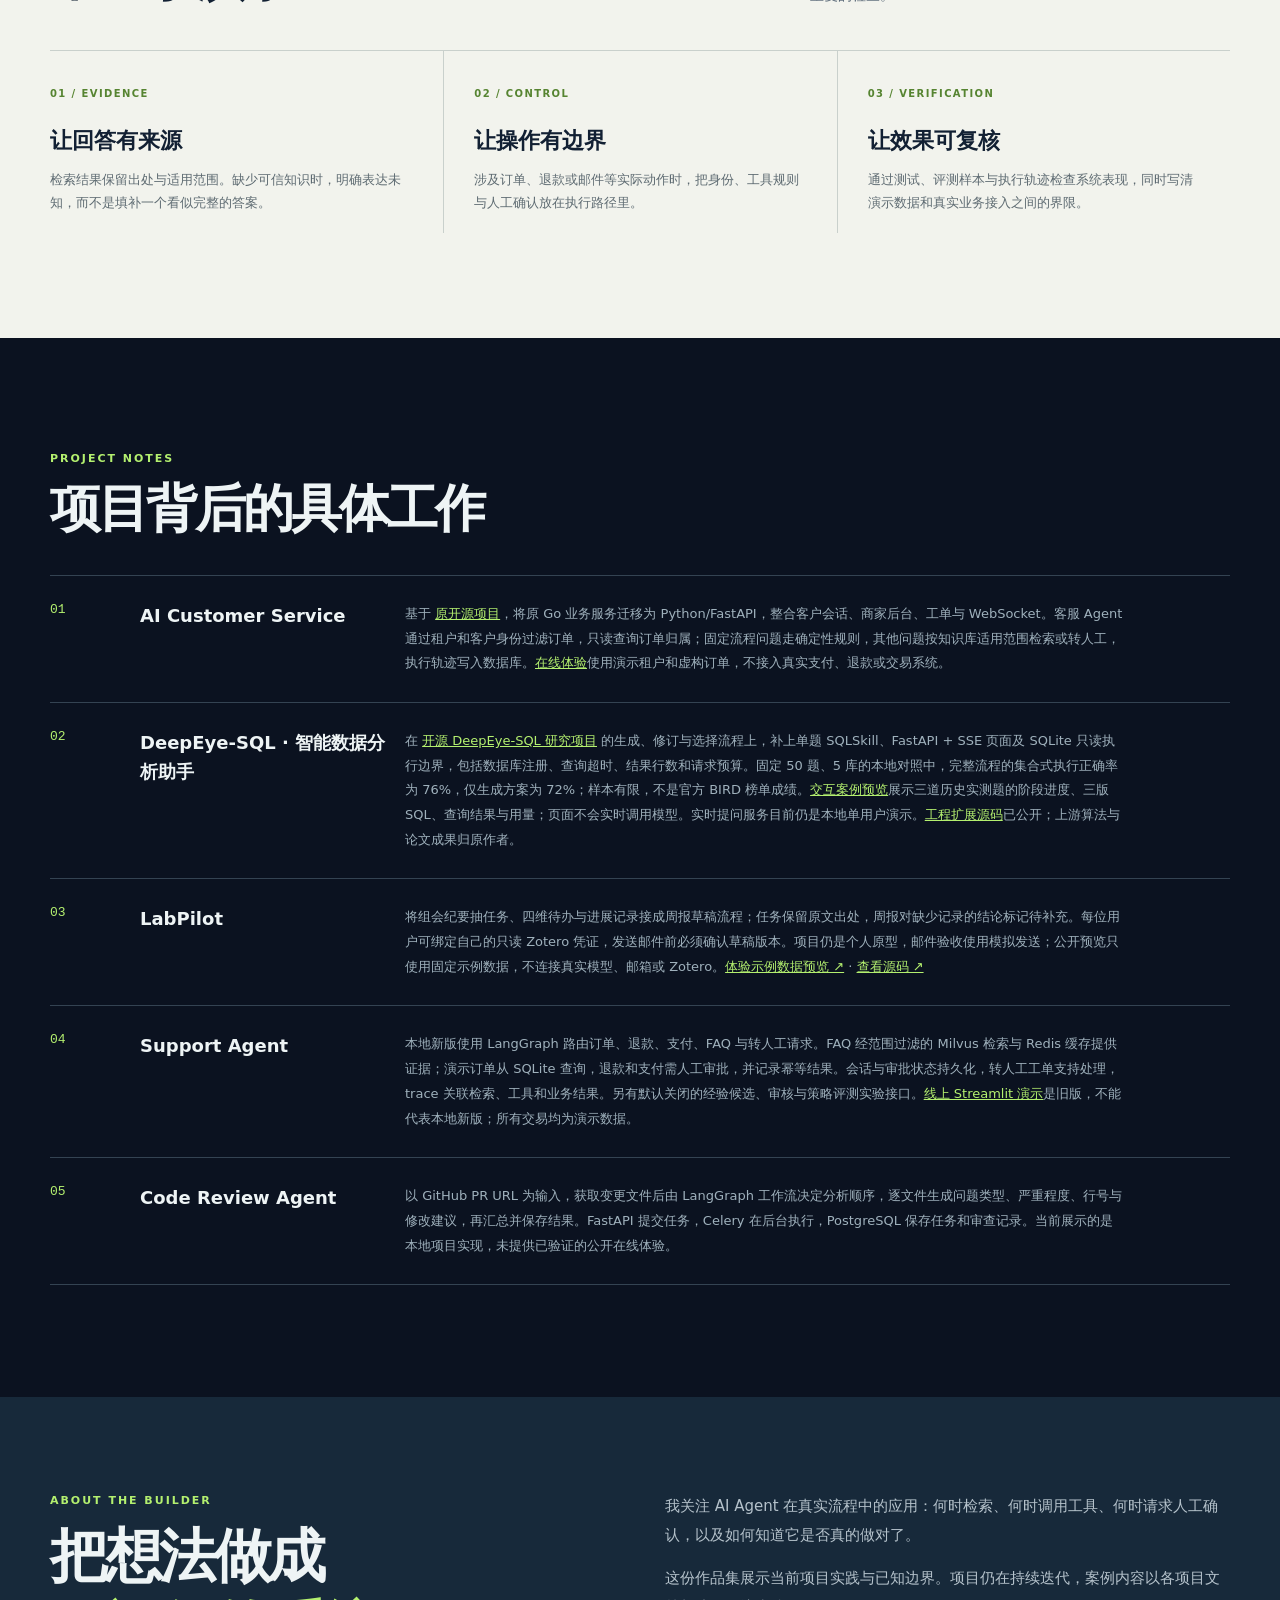
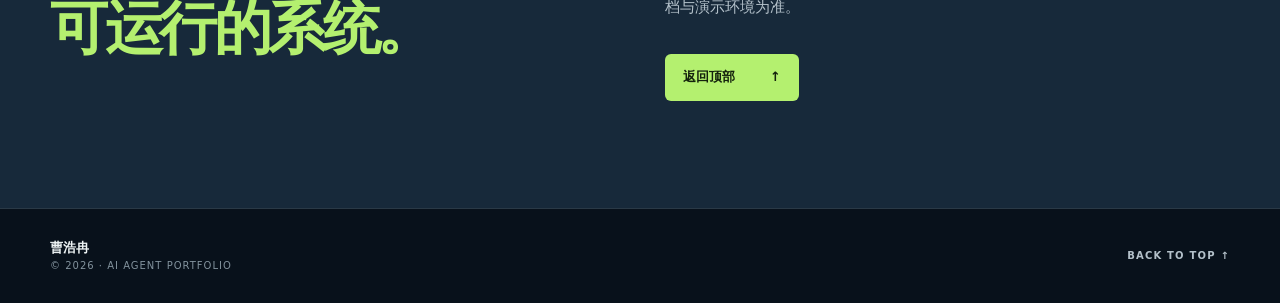
==== commit 34860a9a: "Refresh project descriptions and keep DeepEye SQL second" ====
--- a/index.html
+++ b/index.html
@@ -3,7 +3,7 @@
 <head>
   <meta charset="utf-8">
   <meta name="viewport" content="width=device-width, initial-scale=1">
-  <meta name="description" content="曹浩冉的 AI Agent 工程作品集：多租户客服、科研事务助理、客服 Agent、代码审查 Agent 与 Text-to-SQL 数据分析助手。">
+  <meta name="description" content="曹浩冉的 AI Agent 工程作品集：多租户智能客服、DeepEye-SQL 数据分析助手、科研事务助理、多 Agent 客服与代码审查工具。">
   <meta name="theme-color" content="#0b1220">
   <title>曹浩冉 | AI Agent 工程作品集</title>
   <link rel="stylesheet" href="./styles.css">
@@ -47,17 +47,17 @@
       <div class="section-heading"><div><p class="section-kicker">SELECTED WORK / 2026</p><h2>项目实践<span class="dot">.</span></h2></div><p>五个项目，覆盖客户服务、科研协作、开发者工具与数据分析。点击案例了解业务问题、实现方式和当前边界。</p></div>
       <div class="filter-bar" role="group" aria-label="按场景筛选项目"><button class="filter active" data-filter="all" aria-pressed="true">全部项目 <b>05</b></button><button class="filter" data-filter="service" aria-pressed="false">客户服务 <b>02</b></button><button class="filter" data-filter="research" aria-pressed="false">科研协作 <b>01</b></button><button class="filter" data-filter="developer" aria-pressed="false">开发者工具 <b>01</b></button><button class="filter" data-filter="data" aria-pressed="false">数据分析 <b>01</b></button></div>
       <div class="project-grid">
-        <article class="project-card featured" data-category="service" id="customer-service"><div class="card-image image-blue"><img src="./assets/customer-service.png" alt="多租户客服系统的工单管理界面" loading="lazy"><span class="image-index">01 / 05</span></div><div class="card-content"><div class="card-top"><span class="pill">多租户 · 客服系统</span><span class="card-arrow" aria-hidden="true">↗</span></div><h3>AI Customer Service</h3><p>在开源多租户客服系统基础上，整合电商客服 Agent 能力：客户会话身份、订单归属校验、流程问答、人工接管与知识库适用边界。</p><div class="tag-row"><span>Go</span><span>Python</span><span>LangGraph</span><span>Vue</span></div><div class="card-links"><a href="https://cs.hwcom.top" target="_blank" rel="noopener noreferrer">在线体验 ↗</a><a href="https://github.com/liunian66666/support-multiagent" target="_blank" rel="noopener noreferrer">项目仓库 ↗</a></div></div></article>
-        <article class="project-card" data-category="data" id="data-analysis"><div class="card-image image-cyan"><img src="./assets/deepeye-sql-results.png" alt="DeepEye-SQL 运行结果页：三版 SQL、阶段耗时与查询结果" loading="lazy"><span class="image-index">02 / 05</span></div><div class="card-content"><div class="card-top"><span class="pill">Text-to-SQL · 应用化改造</span><span class="card-arrow" aria-hidden="true">↗</span></div><h3>DeepEye-SQL · 智能数据分析助手</h3><p>基于开源研究流水线，封装单题 Text-to-SQL 服务；把自然语言问题逐阶段转成 SQL，在只读边界内执行，并展示过程、结果与资源用量。</p><div class="tag-row"><span>FastAPI</span><span>Qwen</span><span>SQLite</span><span>SSE</span></div><div class="card-links"><a href="./deepeye-sql/">交互案例预览 ↗</a><a href="https://github.com/liunian66666/text2Sql" target="_blank" rel="noopener noreferrer">项目仓库 ↗</a><a href="#case-data">阅读案例 ↓</a></div></div></article>
-        <article class="project-card" data-category="research" id="labpilot"><div class="card-image image-violet"><img src="./assets/labpilot.png" alt="LabPilot 周报草稿界面" loading="lazy"><span class="image-index">03 / 05</span></div><div class="card-content"><div class="card-top"><span class="pill">科研协作 · 个人原型</span><span class="card-arrow" aria-hidden="true">↗</span></div><h3>LabPilot</h3><p>把组会纪要中的任务、日常进展和文献资料组织起来，生成带来源依据的周报草稿，并在邮件发送前设置明确的人工确认。</p><div class="tag-row"><span>FastAPI</span><span>Vue 3</span><span>RAG</span><span>Zotero MCP</span></div><div class="card-links"><a href="https://liunian66666.github.io/LabPilot/" target="_blank" rel="noopener noreferrer">交互预览 ↗</a><a href="https://github.com/liunian66666/LabPilot" target="_blank" rel="noopener noreferrer">GitHub 仓库 ↗</a><a href="#case-labpilot">阅读案例 ↓</a></div></div></article>
-        <article class="project-card" data-category="service" id="support-agent"><div class="card-image image-orange"><img src="./assets/support-agent.png" alt="Support Agent 订单查询与执行轨迹界面" loading="lazy"><span class="image-index">04 / 05</span></div><div class="card-content"><div class="card-top"><span class="pill">客服后端 · 本地验收</span><span class="card-arrow" aria-hidden="true">↗</span></div><h3>Support Agent</h3><p>从有来源的 FAQ 到实时订单查询、审批后操作与人工工单：用多 Agent 路由串起检索、缓存、持久会话和可追踪的业务闭环。</p><div class="tag-row"><span>LangGraph</span><span>FastAPI</span><span>Milvus</span><span>Redis</span></div><div class="card-links"><a href="https://support-agent-htg6lfc8qdjeez9bhx8b9o.streamlit.app/" target="_blank" rel="noopener noreferrer">旧版线上演示 ↗</a><a href="#case-support">查看新版实现 ↓</a></div></div></article>
-        <article class="project-card" data-category="developer" id="code-review"><div class="card-image image-green code-visual" role="img" aria-label="代码审查 Agent 的分析流程示意"><div class="code-window"><div class="window-top"><i></i><i></i><i></i><span>review / pull-request</span></div><div class="code-lines"><div><span>01</span> fetch_changes(pr_url)</div><div><span>02</span> triage_files(diff)</div><div><span>03</span> analyze_with_agent()</div><div class="highlight"><span>04</span> issue: potential null access</div><div><span>05</span> persist_review(results)</div></div><div class="review-badge">● REVIEW COMPLETE</div></div><span class="image-index">05 / 05</span></div><div class="card-content"><div class="card-top"><span class="pill">开发者工具 · 本地项目</span><span class="card-arrow" aria-hidden="true">↗</span></div><h3>Code Review Agent</h3><p>以 GitHub PR 为输入，使用有状态工作流分析变更文件，生成结构化问题和汇总，并通过异步任务保存审查结果。</p><div class="tag-row"><span>LangGraph</span><span>Claude</span><span>Celery</span><span>PostgreSQL</span></div><div class="card-links"><a href="#case-review">阅读案例 ↓</a></div></div></article>
+        <article class="project-card featured" data-category="service" id="customer-service"><div class="card-image image-blue"><img src="./assets/customer-service.png" alt="多租户客服系统的工单管理界面" loading="lazy"><span class="image-index">01 / 05</span></div><div class="card-content"><div class="card-top"><span class="pill">多租户 · 客服系统</span><span class="card-arrow" aria-hidden="true">↗</span></div><h3>AI Customer Service</h3><p>将开源多租户客服系统的业务层迁至 Python/FastAPI，并接入 LangGraph 客服 Agent：按租户校验客户与订单归属，处理流程问答、知识检索和转人工。</p><div class="tag-row"><span>FastAPI</span><span>LangGraph</span><span>Vue 3</span><span>Qdrant</span></div><div class="card-links"><a href="https://cs.hwcom.top" target="_blank" rel="noopener noreferrer">在线体验 ↗</a><a href="https://github.com/liunian66666/support-multiagent" target="_blank" rel="noopener noreferrer">项目仓库 ↗</a></div></div></article>
+        <article class="project-card" data-category="data" id="data-analysis"><div class="card-image image-cyan"><img src="./assets/deepeye-sql-results.png" alt="DeepEye-SQL 运行结果页：三版 SQL、阶段耗时与查询结果" loading="lazy"><span class="image-index">02 / 05</span></div><div class="card-content"><div class="card-top"><span class="pill">Text-to-SQL · 应用化改造</span><span class="card-arrow" aria-hidden="true">↗</span></div><h3>DeepEye-SQL · 智能数据分析助手</h3><p>基于开源 DeepEye-SQL 流水线，封装单题分析服务：从自然语言生成、修订并选择 SQL，在只读数据库中执行；公开预览展示真实运行记录与用量。</p><div class="tag-row"><span>FastAPI</span><span>Qwen</span><span>SQLite</span><span>SSE</span></div><div class="card-links"><a href="./deepeye-sql/">交互案例预览 ↗</a><a href="https://github.com/liunian66666/text2Sql" target="_blank" rel="noopener noreferrer">项目仓库 ↗</a><a href="#case-data">阅读案例 ↓</a></div></div></article>
+        <article class="project-card" data-category="research" id="labpilot"><div class="card-image image-violet"><img src="./assets/labpilot.png" alt="LabPilot 周报草稿界面" loading="lazy"><span class="image-index">03 / 05</span></div><div class="card-content"><div class="card-top"><span class="pill">科研协作 · 个人原型</span><span class="card-arrow" aria-hidden="true">↗</span></div><h3>LabPilot</h3><p>从组会纪要提取可追溯任务，汇集待办与进展生成有依据的周报草稿；支持按用户检索 Zotero 文献，邮件发送前需人工确认。</p><div class="tag-row"><span>FastAPI</span><span>Vue 3</span><span>RAG</span><span>Zotero MCP</span></div><div class="card-links"><a href="https://liunian66666.github.io/LabPilot/" target="_blank" rel="noopener noreferrer">交互预览 ↗</a><a href="https://github.com/liunian66666/LabPilot" target="_blank" rel="noopener noreferrer">GitHub 仓库 ↗</a><a href="#case-labpilot">阅读案例 ↓</a></div></div></article>
+        <article class="project-card" data-category="service" id="support-agent"><div class="card-image image-orange"><img src="./assets/support-agent.png" alt="Support Agent 订单查询与执行轨迹界面" loading="lazy"><span class="image-index">04 / 05</span></div><div class="card-content"><div class="card-top"><span class="pill">客服后端 · 本地验收</span><span class="card-arrow" aria-hidden="true">↗</span></div><h3>Support Agent</h3><p>用 LangGraph 路由订单、退款、支付与 FAQ 专项 Agent；结合分范围知识检索、审批检查点和人工工单，让演示业务操作可追溯、可恢复。</p><div class="tag-row"><span>LangGraph</span><span>FastAPI</span><span>Milvus</span><span>Redis</span></div><div class="card-links"><a href="https://support-agent-htg6lfc8qdjeez9bhx8b9o.streamlit.app/" target="_blank" rel="noopener noreferrer">旧版线上演示 ↗</a><a href="#case-support">查看新版实现 ↓</a></div></div></article>
+        <article class="project-card" data-category="developer" id="code-review"><div class="card-image image-green code-visual" role="img" aria-label="代码审查 Agent 的分析流程示意"><div class="code-window"><div class="window-top"><i></i><i></i><i></i><span>review / pull-request</span></div><div class="code-lines"><div><span>01</span> fetch_changes(pr_url)</div><div><span>02</span> triage_files(diff)</div><div><span>03</span> analyze_with_agent()</div><div class="highlight"><span>04</span> issue: potential null access</div><div><span>05</span> persist_review(results)</div></div><div class="review-badge">● REVIEW COMPLETE</div></div><span class="image-index">05 / 05</span></div><div class="card-content"><div class="card-top"><span class="pill">开发者工具 · 本地项目</span><span class="card-arrow" aria-hidden="true">↗</span></div><h3>Code Review Agent</h3><p>输入 GitHub PR 后获取并分流变更文件，交由 LangGraph 工作流逐文件分析；FastAPI 返回任务编号，Celery 异步执行并保存结构化审查结果。</p><div class="tag-row"><span>LangGraph</span><span>Claude</span><span>Celery</span><span>PostgreSQL</span></div><div class="card-links"><a href="#case-review">阅读案例 ↓</a></div></div></article>
       </div>
     </section>
 
     <section class="case-section" id="approach"><div class="wrap"><div class="section-heading"><div><p class="section-kicker">BEHIND THE WORK</p><h2>不止于演示<span class="dot">.</span></h2></div><p>这些项目里的共同方法，是让模型输出能够连接证据、业务规则与可重复的检查。</p></div><div class="principles"><div><span>01 / EVIDENCE</span><h3>让回答有来源</h3><p>检索结果保留出处与适用范围。缺少可信知识时，明确表达未知，而不是填补一个看似完整的答案。</p></div><div><span>02 / CONTROL</span><h3>让操作有边界</h3><p>涉及订单、退款或邮件等实际动作时，把身份、工具规则与人工确认放在执行路径里。</p></div><div><span>03 / VERIFICATION</span><h3>让效果可复核</h3><p>通过测试、评测样本与执行轨迹检查系统表现，同时写清演示数据和真实业务接入之间的界限。</p></div></div></div></section>
 
-    <section class="deep-section wrap" aria-label="项目案例详情"><div class="deep-title"><p class="section-kicker">PROJECT NOTES</p><h2>项目背后的具体工作</h2></div><div class="case-list"><article id="case-customer"><span class="case-num">01</span><div><h3>AI Customer Service</h3><p>在 <a href="https://github.com/myrockey/ai_customer_service" target="_blank" rel="noopener noreferrer">原开源项目</a> 的多租户架构上，重点完善电商客服 Agent 的身份与业务边界：客户会话令牌、租户和客户维度的订单归属查询、确定性流程 FAQ，以及转人工流程。当前订单使用演示数据；真实订单、支付和退款写入尚未接入。</p></div></article><article id="case-data"><span class="case-num">02</span><div><h3>DeepEye-SQL · 智能数据分析助手</h3><p>在<a href="https://github.com/HKUSTDial/DeepEye-SQL" target="_blank" rel="noopener noreferrer">开源 DeepEye-SQL 研究项目</a>基础上，完成面向应用的工程扩展：接入 OpenAI 兼容模型与云向量服务，将多阶段流程封装为单题 SQLSkill，提供 FastAPI + SSE 演示页，并限制为已注册数据库的只读查询、执行超时、返回行数及请求预算。固定 50 题、5 个数据库的本地对照中，完整流程集合式执行正确率为 76%，仅生成方案为 72%；这是小样本工程验证，不代表官方 BIRD 榜单成绩。现有<a href="./deepeye-sql/">交互案例预览</a>可查看三道历史实测题目的阶段、SQL、结果与用量；实时提问服务仍为本地单用户演示，串行处理请求。<a href="https://github.com/liunian66666/text2Sql" target="_blank" rel="noopener noreferrer">本人的工程扩展源码</a>已公开；上游算法与论文成果归原作者。</p></div></article><article id="case-labpilot"><span class="case-num">03</span><div><h3>LabPilot</h3><p>将纪要抽任务、四维待办、进展记录、周报草稿和发送确认串成科研事务闭环。任务与草稿保留原文依据；Zotero 文献检索采用按用户绑定的只读凭证。项目是个人原型，邮件验收使用模拟发送。<a href="https://liunian66666.github.io/LabPilot/" target="_blank" rel="noopener noreferrer">体验示例数据预览 ↗</a> · <a href="https://github.com/liunian66666/LabPilot" target="_blank" rel="noopener noreferrer">查看源码 ↗</a></p></div></article><article id="case-support"><span class="case-num">04</span><div><h3>Support Agent</h3><p>新版在本机完成四服务 Compose 验收：审核 FAQ 与适用范围、Redis 精确缓存和受限语义复用、Milvus 分范围检索；订单查询读取演示业务库，退款和支付经过人工审批、参数绑定的幂等处理。会话与审批检查点可在后端重启后恢复，转人工工单支持接单和关闭，trace 关联证据、缓存、工具及业务结果。最终本地回归 421 项通过，并完成实际请求、重启和依赖故障演练。线上 Streamlit 入口仅供体验，不能据此认定已部署同一新版；订单、支付和退款仍为演示数据，未接入真实交易渠道。</p></div></article><article id="case-review"><span class="case-num">05</span><div><h3>Code Review Agent</h3><p>围绕 PR 变更建立文件分流、逐文件分析、结构化问题输出和结果持久化流程。FastAPI 接收任务，Celery 异步执行，LangGraph 管理审查状态；这是本地项目，页面未提供未经核实的在线服务入口。</p></div></article></div></section>
+    <section class="deep-section wrap" aria-label="项目案例详情"><div class="deep-title"><p class="section-kicker">PROJECT NOTES</p><h2>项目背后的具体工作</h2></div><div class="case-list"><article id="case-customer"><span class="case-num">01</span><div><h3>AI Customer Service</h3><p>基于 <a href="https://github.com/myrockey/ai_customer_service" target="_blank" rel="noopener noreferrer">原开源项目</a>，将原 Go 业务服务迁移为 Python/FastAPI，整合客户会话、商家后台、工单与 WebSocket。客服 Agent 通过租户和客户身份过滤订单，只读查询订单归属；固定流程问题走确定性规则，其他问题按知识库适用范围检索或转人工，执行轨迹写入数据库。<a href="https://cs.hwcom.top" target="_blank" rel="noopener noreferrer">在线体验</a>使用演示租户和虚构订单，不接入真实支付、退款或交易系统。</p></div></article><article id="case-data"><span class="case-num">02</span><div><h3>DeepEye-SQL · 智能数据分析助手</h3><p>在 <a href="https://github.com/HKUSTDial/DeepEye-SQL" target="_blank" rel="noopener noreferrer">开源 DeepEye-SQL 研究项目</a> 的生成、修订与选择流程上，补上单题 SQLSkill、FastAPI + SSE 页面及 SQLite 只读执行边界，包括数据库注册、查询超时、结果行数和请求预算。固定 50 题、5 库的本地对照中，完整流程的集合式执行正确率为 76%，仅生成方案为 72%；样本有限，不是官方 BIRD 榜单成绩。<a href="./deepeye-sql/">交互案例预览</a>展示三道历史实测题的阶段进度、三版 SQL、查询结果与用量；页面不会实时调用模型。实时提问服务目前仍是本地单用户演示。<a href="https://github.com/liunian66666/text2Sql" target="_blank" rel="noopener noreferrer">工程扩展源码</a>已公开；上游算法与论文成果归原作者。</p></div></article><article id="case-labpilot"><span class="case-num">03</span><div><h3>LabPilot</h3><p>将组会纪要抽任务、四维待办与进展记录接成周报草稿流程；任务保留原文出处，周报对缺少记录的结论标记待补充。每位用户可绑定自己的只读 Zotero 凭证，发送邮件前必须确认草稿版本。项目仍是个人原型，邮件验收使用模拟发送；公开预览只使用固定示例数据，不连接真实模型、邮箱或 Zotero。<a href="https://liunian66666.github.io/LabPilot/" target="_blank" rel="noopener noreferrer">体验示例数据预览 ↗</a> · <a href="https://github.com/liunian66666/LabPilot" target="_blank" rel="noopener noreferrer">查看源码 ↗</a></p></div></article><article id="case-support"><span class="case-num">04</span><div><h3>Support Agent</h3><p>本地新版使用 LangGraph 路由订单、退款、支付、FAQ 与转人工请求。FAQ 经范围过滤的 Milvus 检索与 Redis 缓存提供证据；演示订单从 SQLite 查询，退款和支付需人工审批，并记录幂等结果。会话与审批状态持久化，转人工工单支持处理，trace 关联检索、工具和业务结果。另有默认关闭的经验候选、审核与策略评测实验接口。<a href="https://support-agent-htg6lfc8qdjeez9bhx8b9o.streamlit.app/" target="_blank" rel="noopener noreferrer">线上 Streamlit 演示</a>是旧版，不能代表本地新版；所有交易均为演示数据。</p></div></article><article id="case-review"><span class="case-num">05</span><div><h3>Code Review Agent</h3><p>以 GitHub PR URL 为输入，获取变更文件后由 LangGraph 工作流决定分析顺序，逐文件生成问题类型、严重程度、行号与修改建议，再汇总并保存结果。FastAPI 提交任务，Celery 在后台执行，PostgreSQL 保存任务和审查记录。当前展示的是本地项目实现，未提供已验证的公开在线体验。</p></div></article></div></section>
 
     <section class="about-section" id="about"><div class="wrap about-inner"><div><p class="section-kicker">ABOUT THE BUILDER</p><h2>把想法做成<br><em>可运行的系统。</em></h2></div><div class="about-copy"><p>我关注 AI Agent 在真实流程中的应用：何时检索、何时调用工具、何时请求人工确认，以及如何知道它是否真的做对了。</p><p>这份作品集展示当前项目实践与已知边界。项目仍在持续迭代，案例内容以各项目文档与演示环境为准。</p><a class="button button-primary" href="#top">返回顶部 <span>↑</span></a></div></div></section>
   </main>
